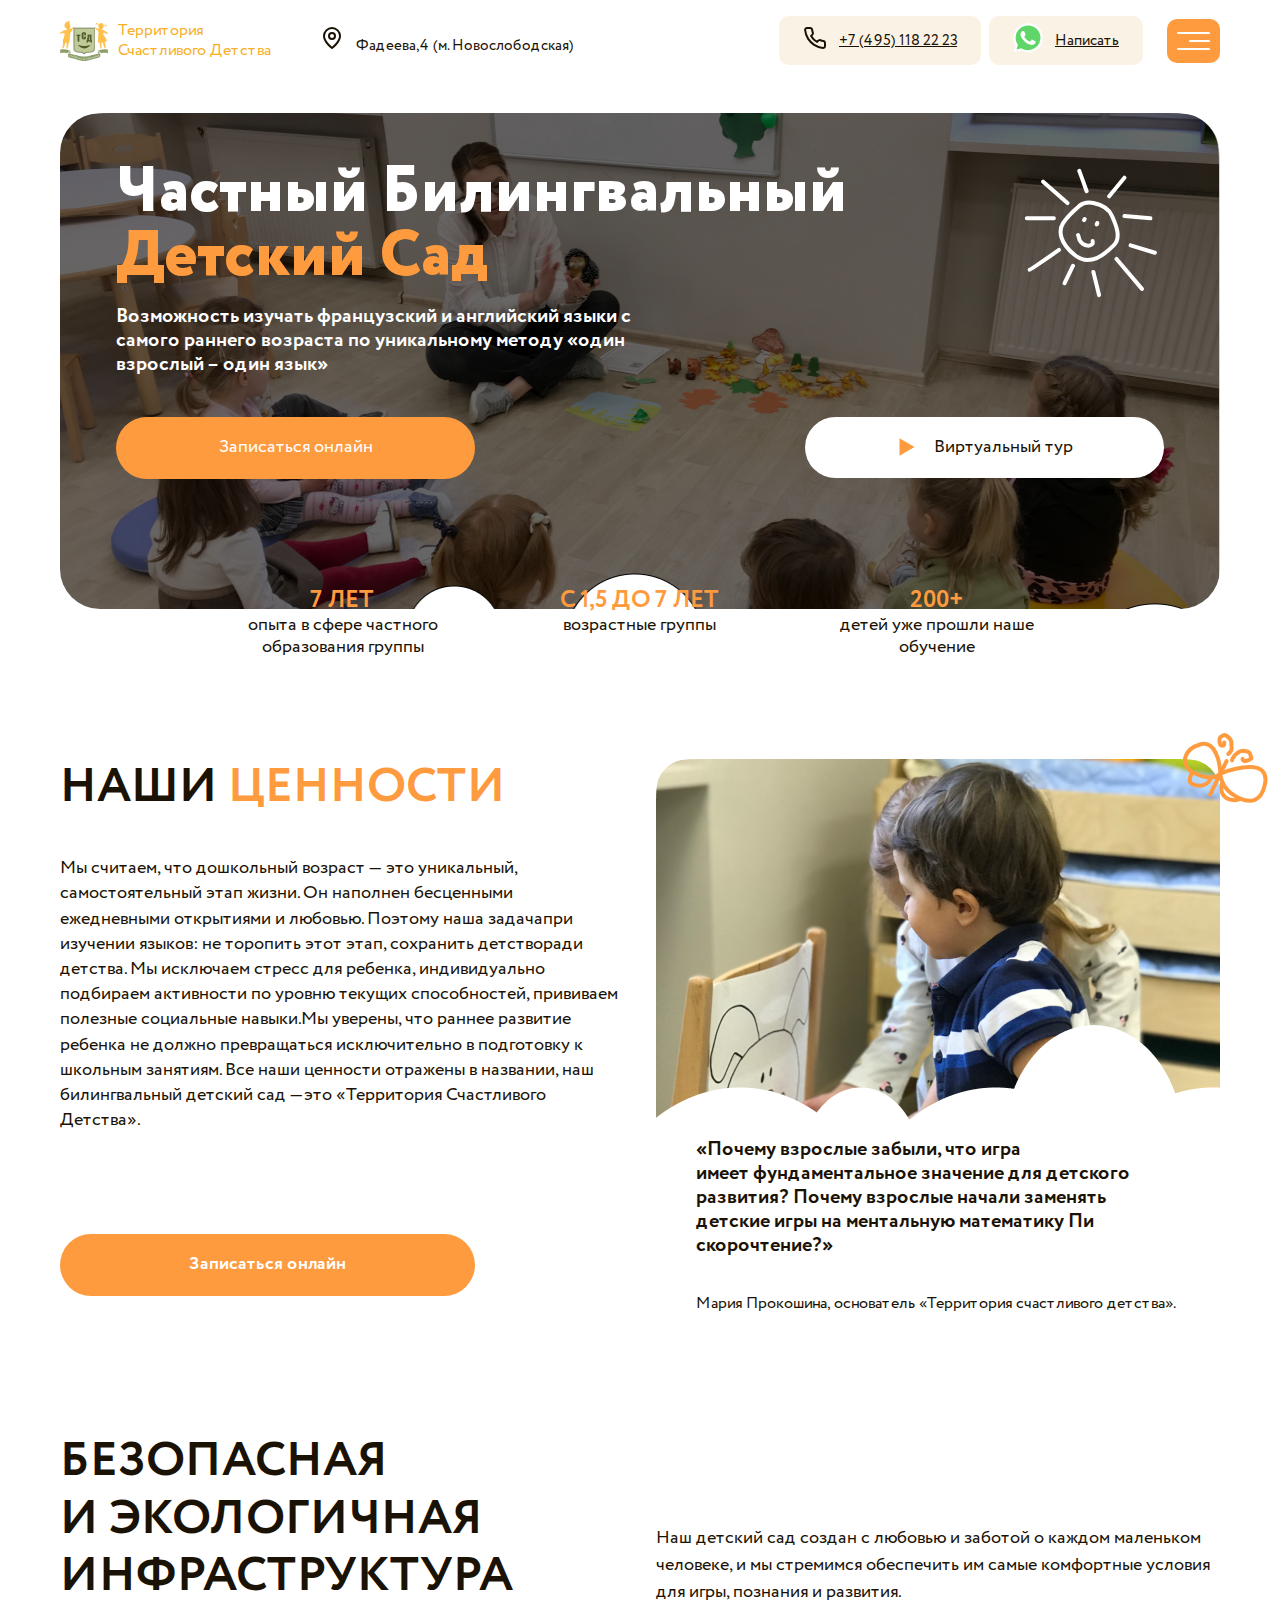
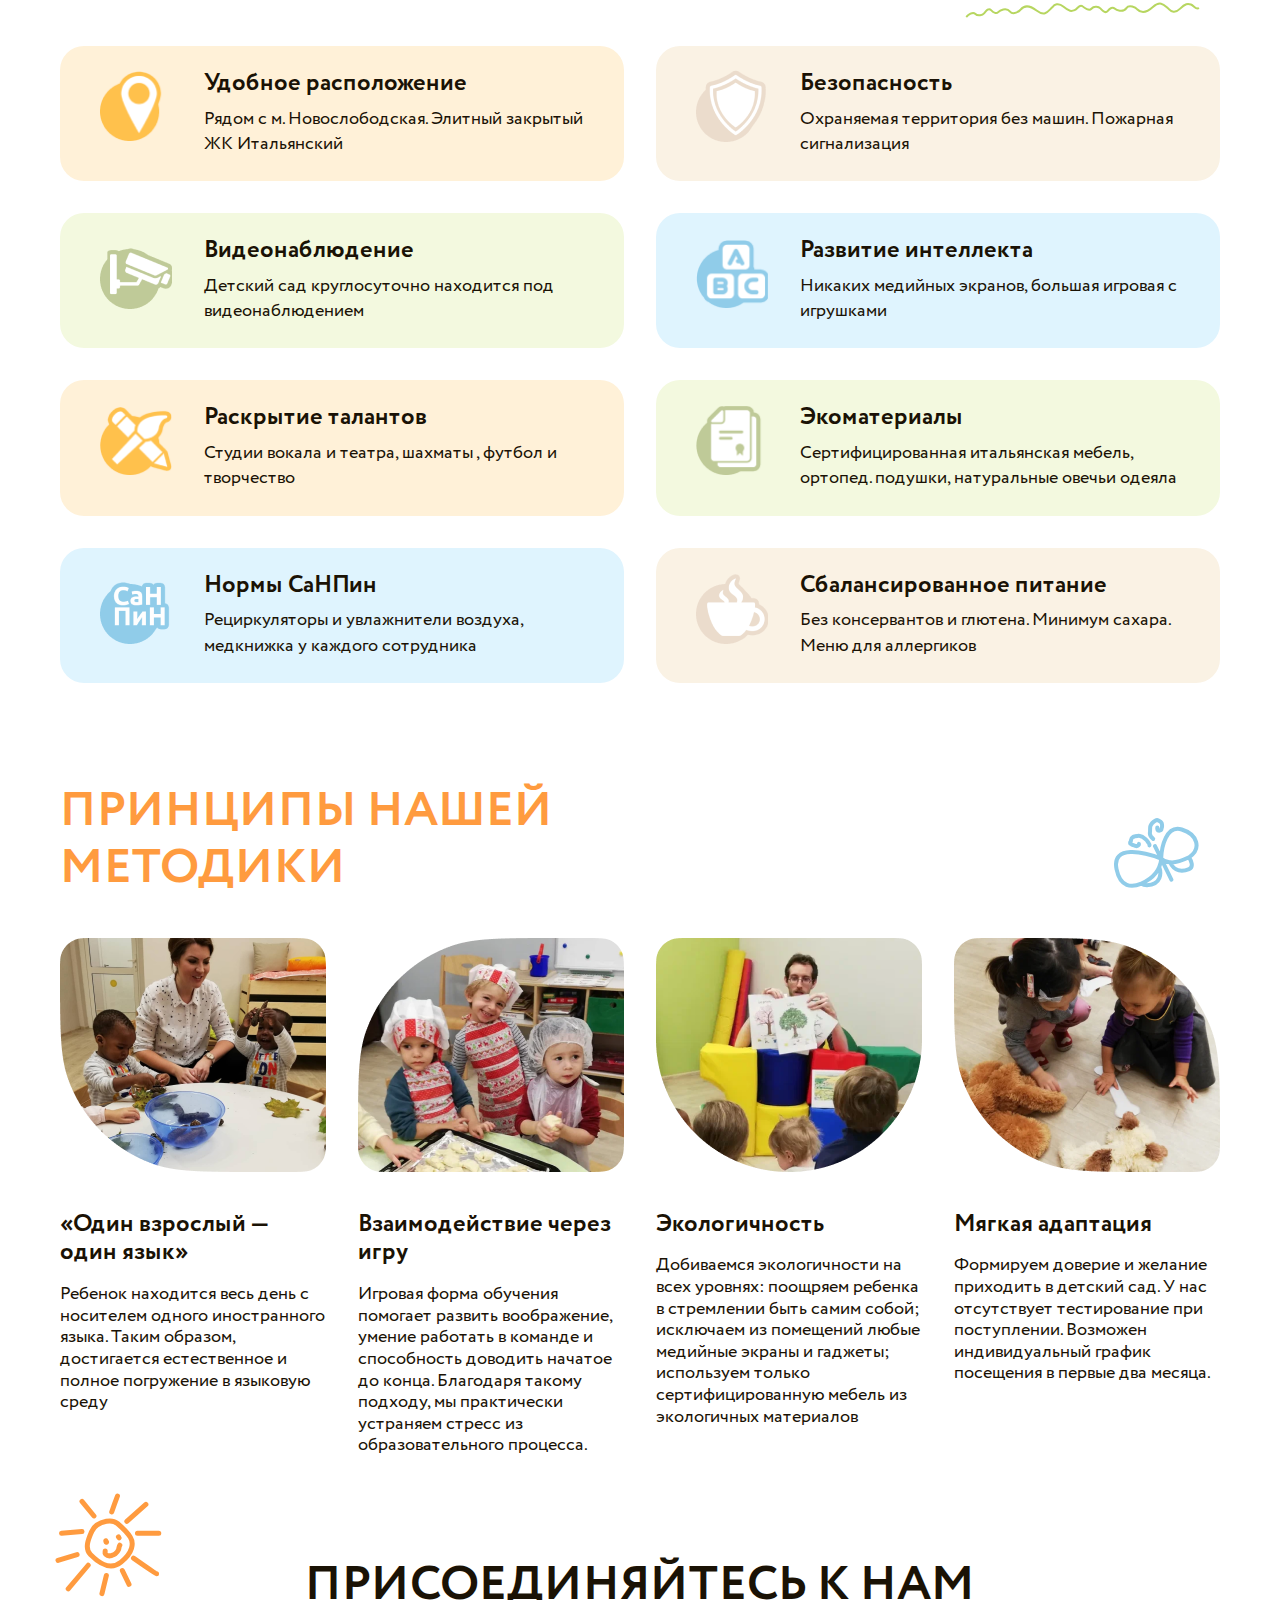
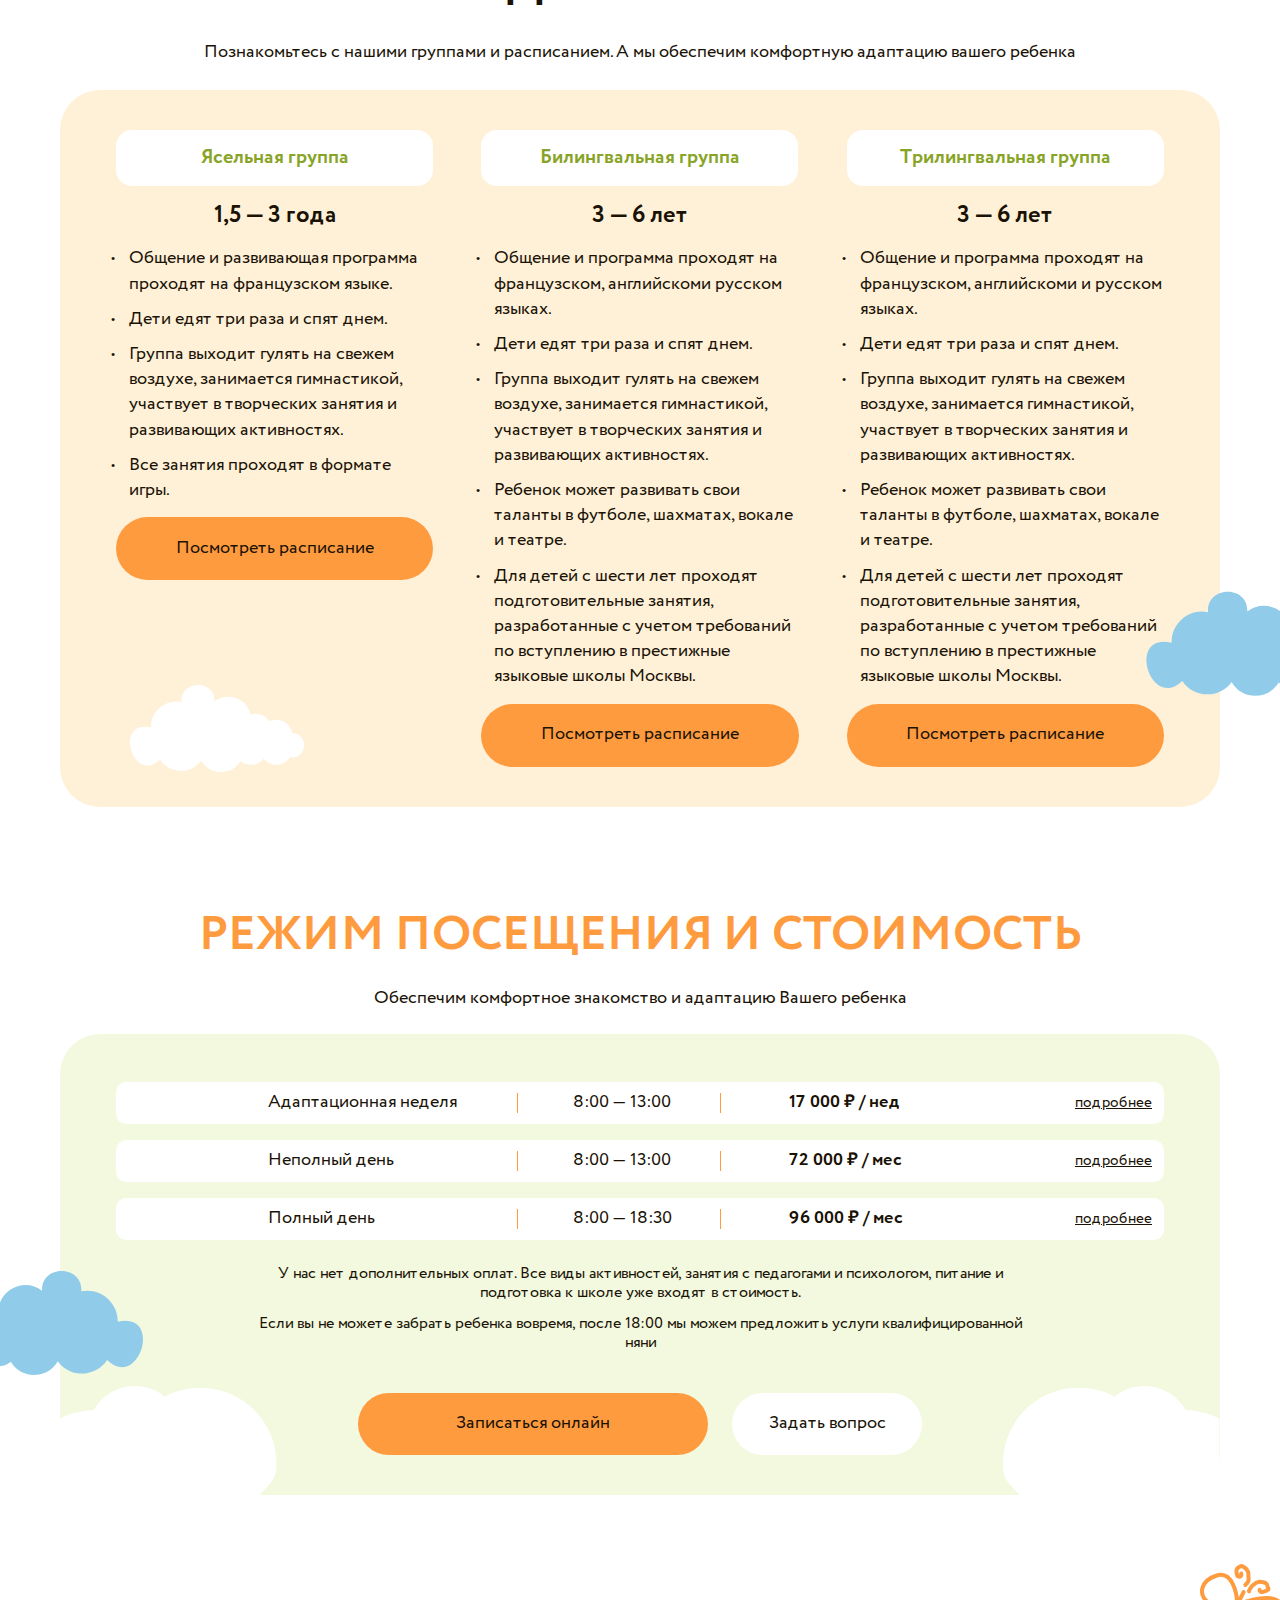
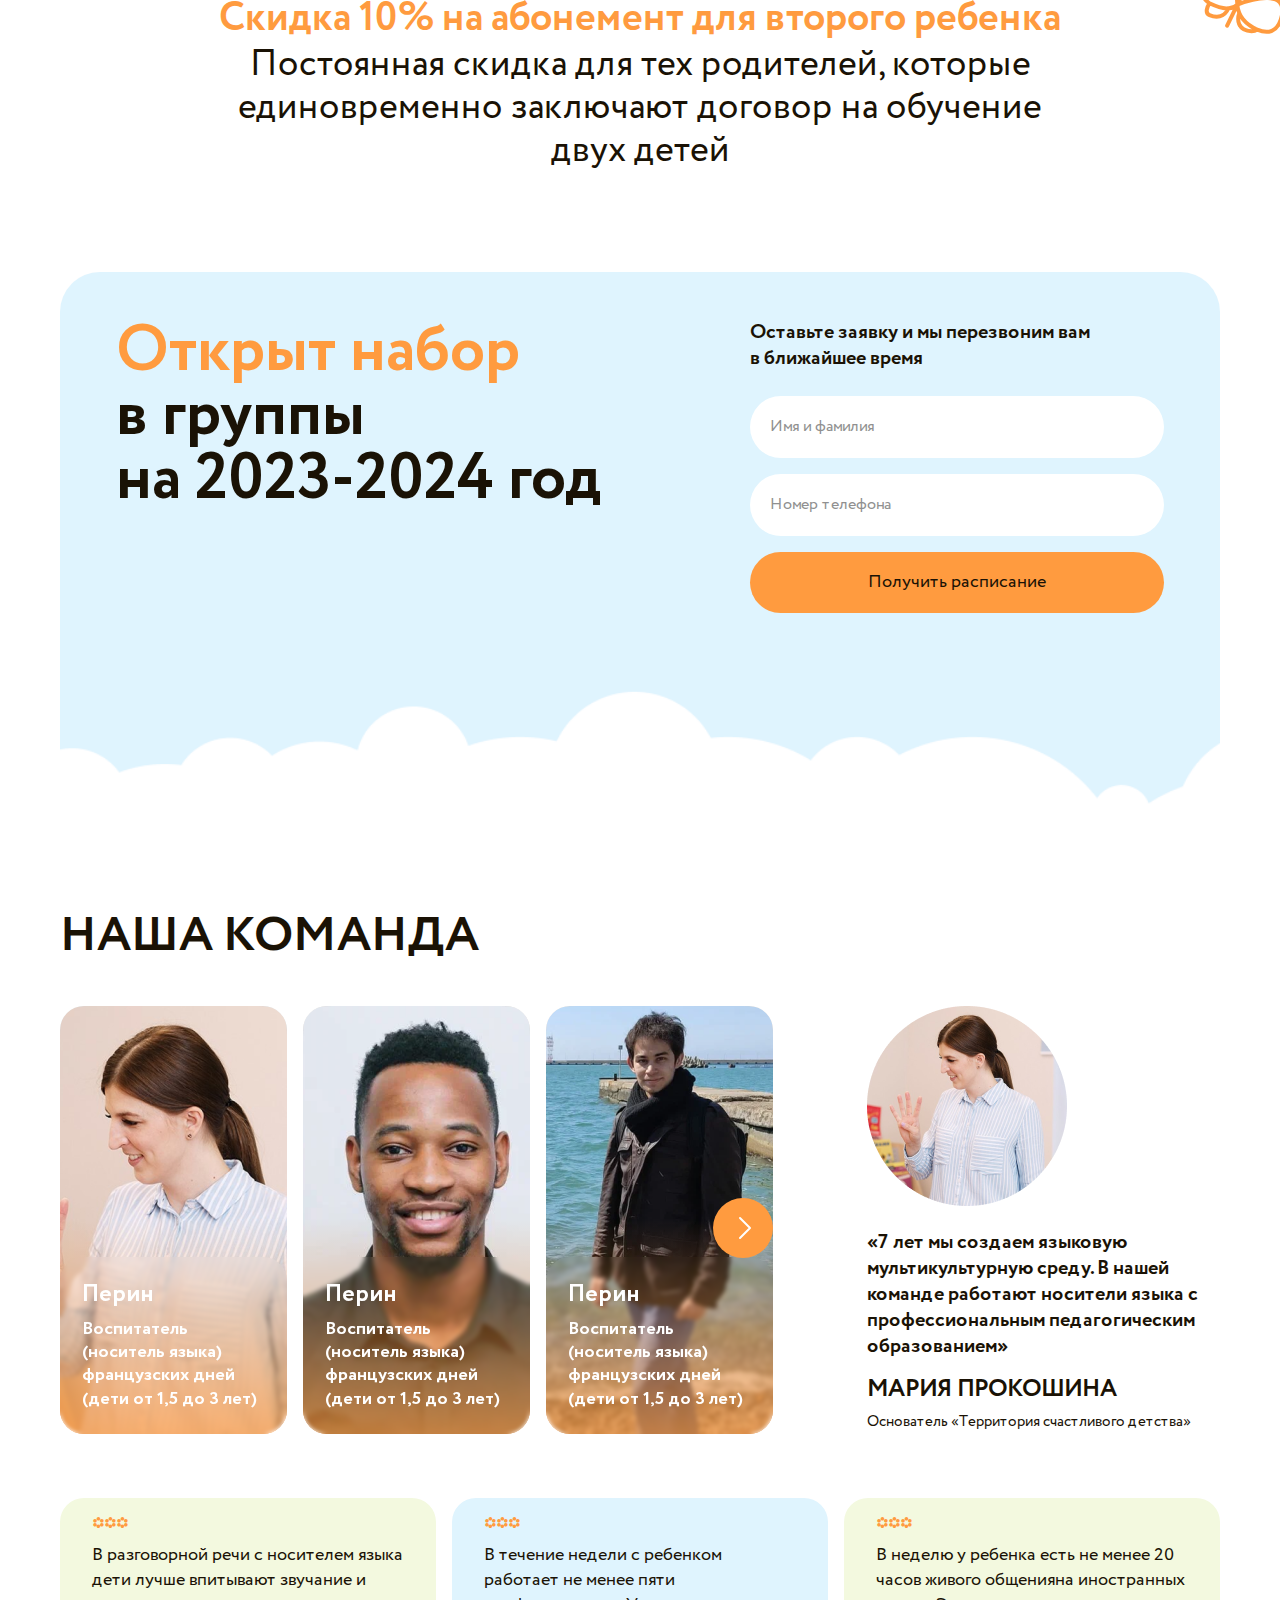
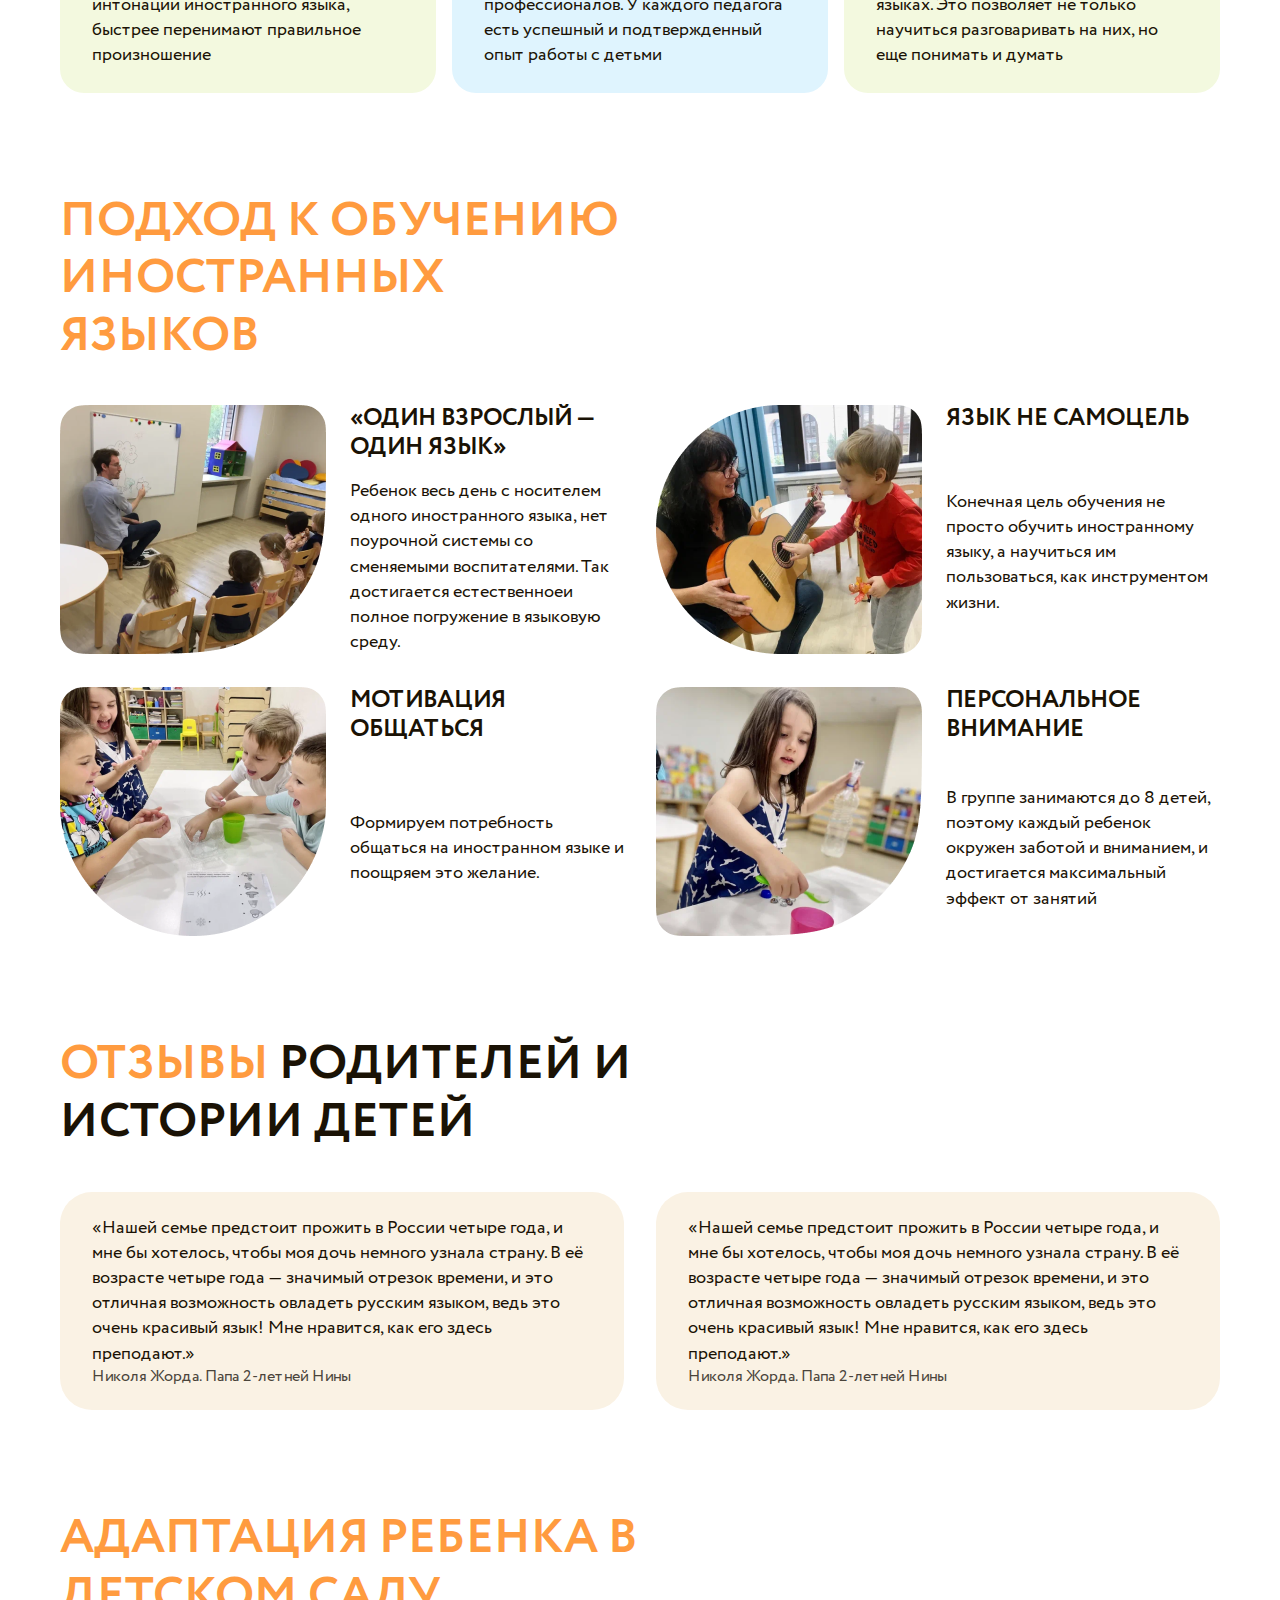
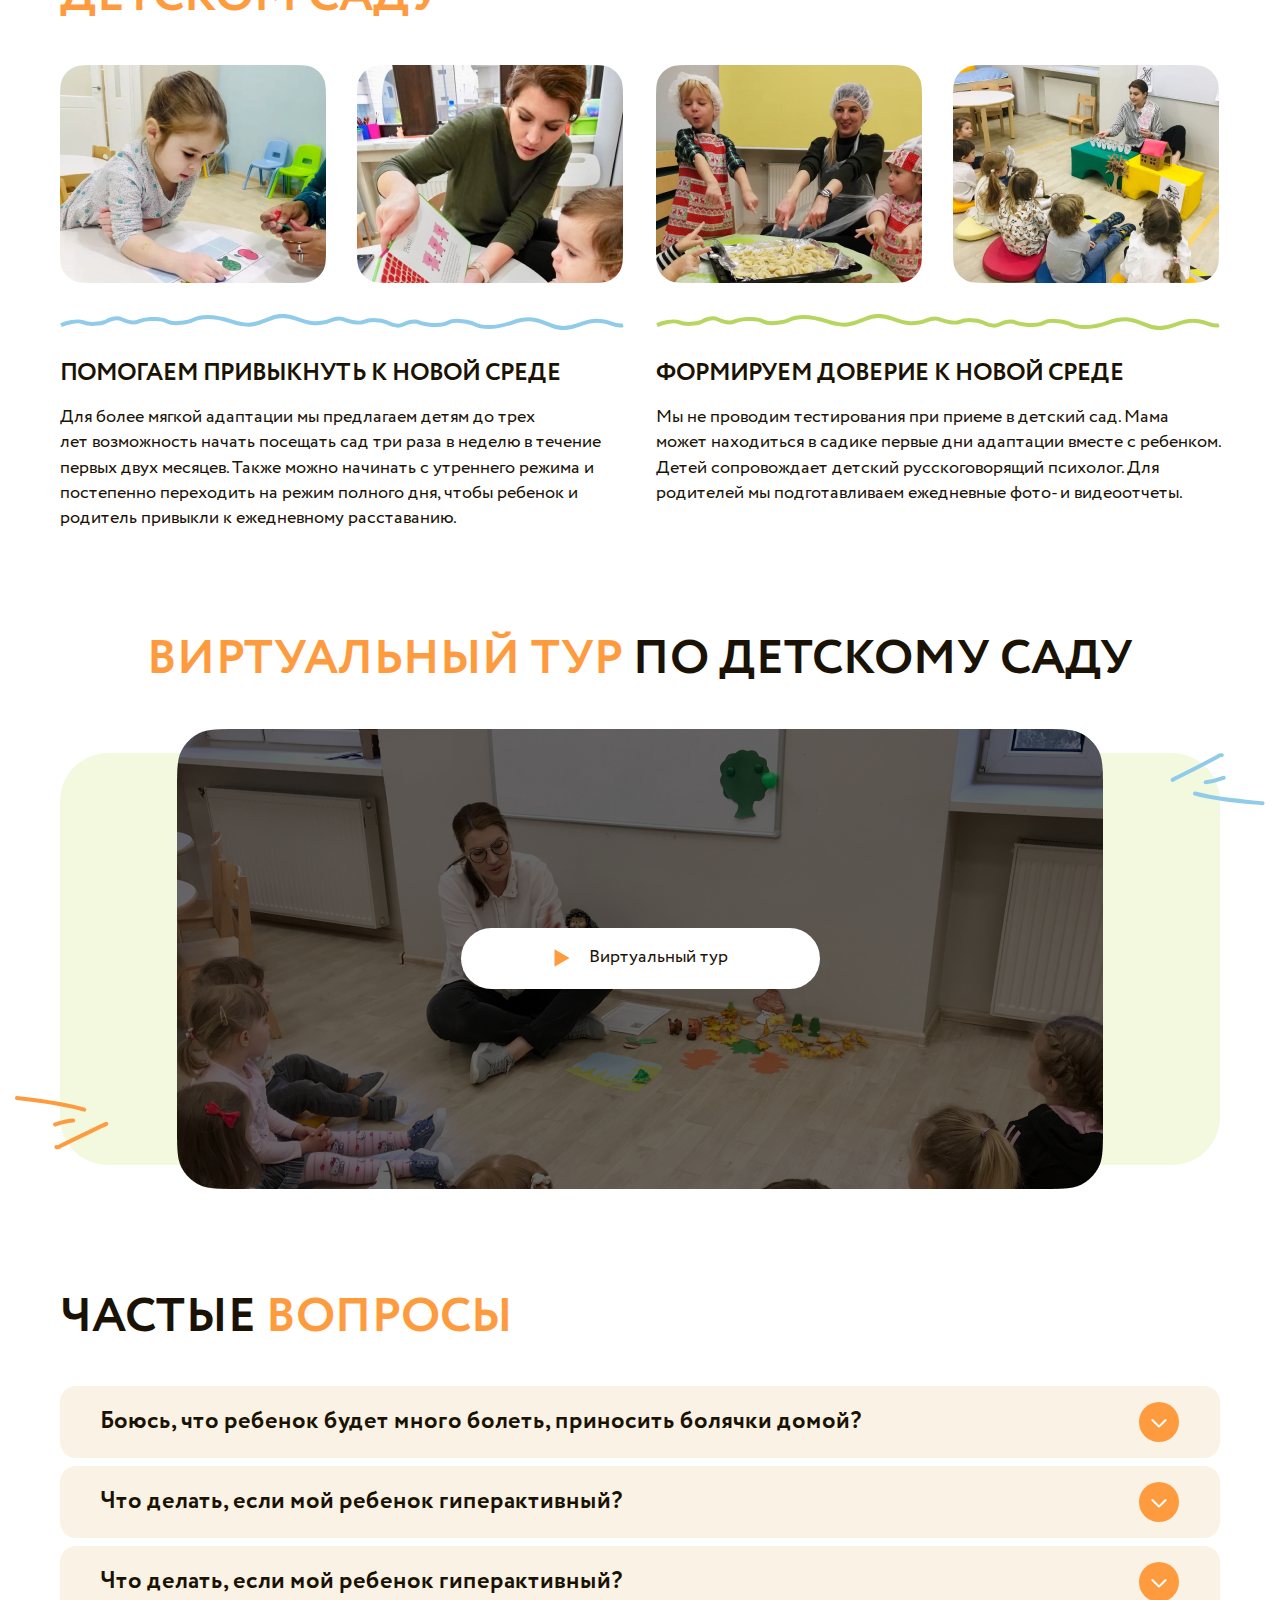
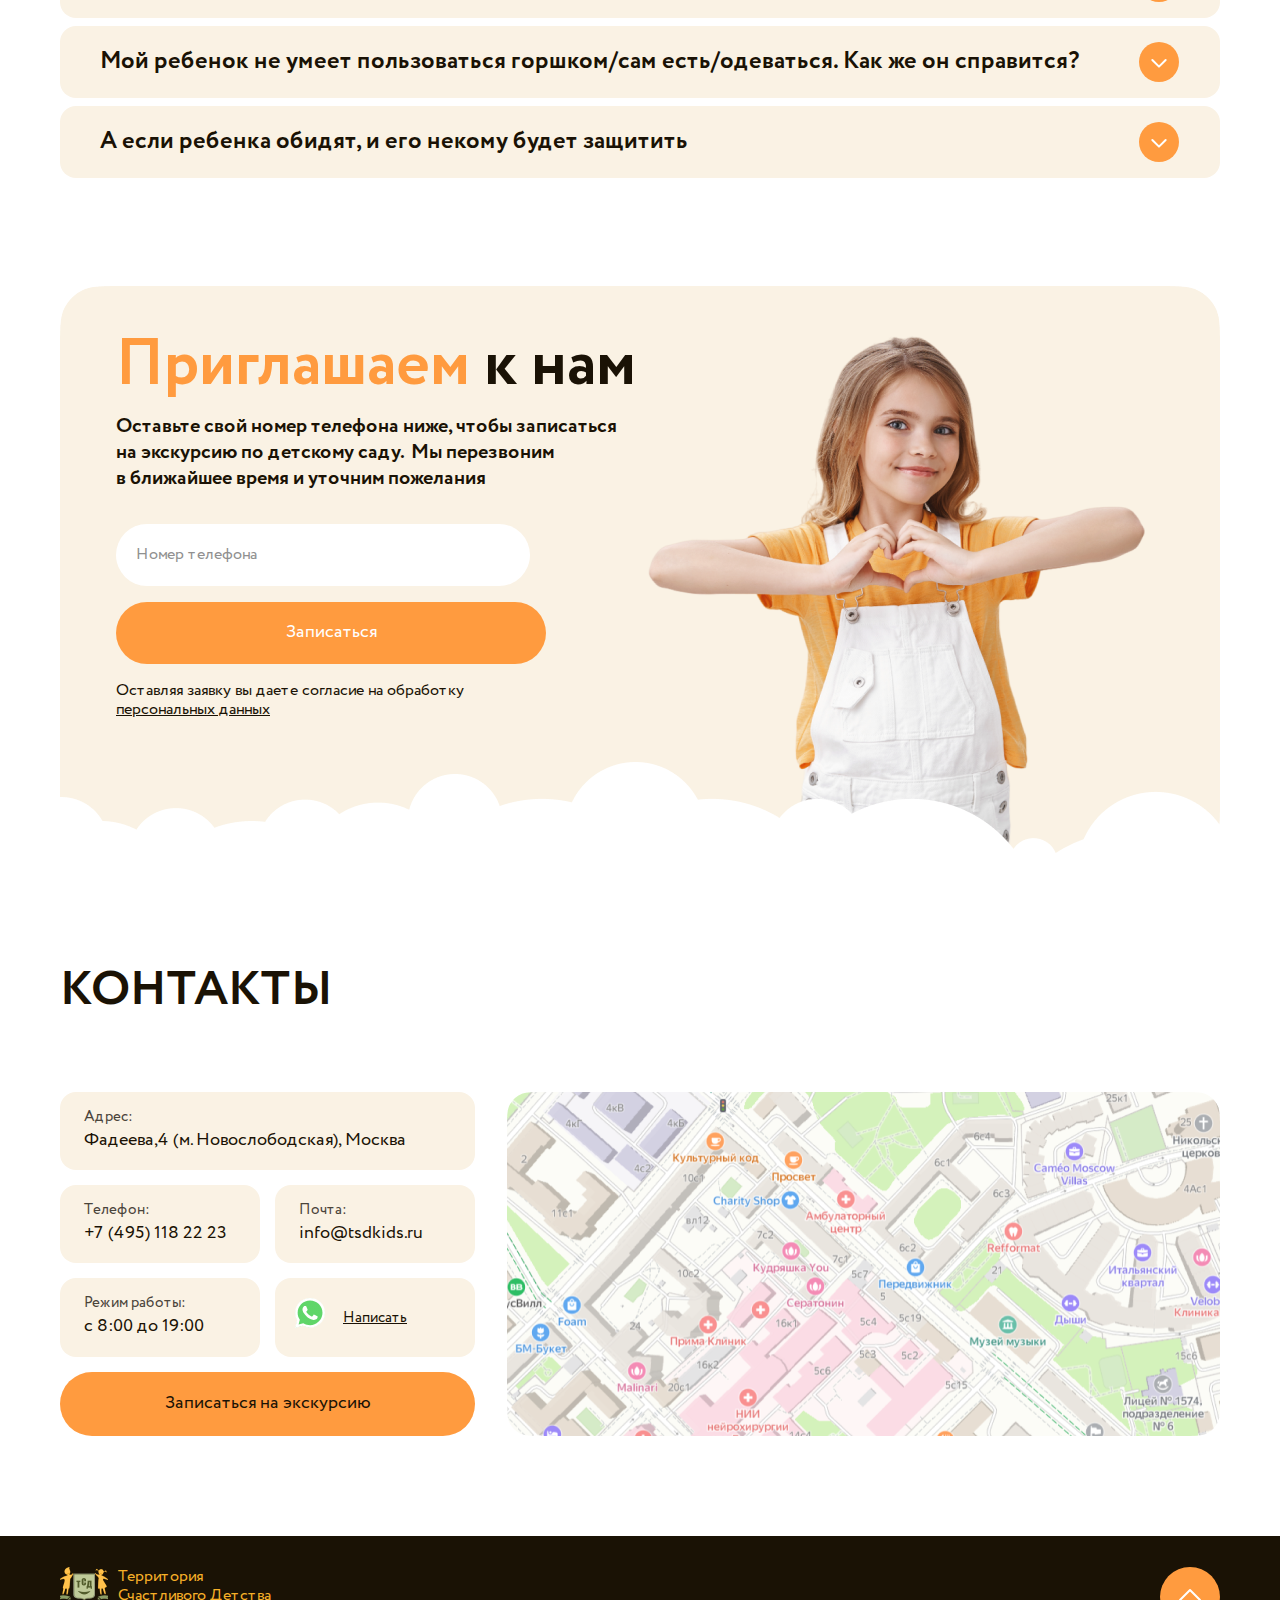
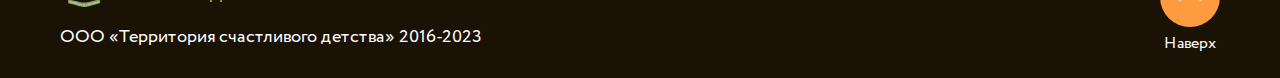
==== index.html @ a29a9322 "without adaptive" ====
<!DOCTYPE html>
<html lang="ru">

<head>
  <meta charset="UTF-8">
  <meta name="viewport" content="width=device-width, initial-scale=1.0">
  <title>ТСД</title>
  <link rel="stylesheet" href="https://cdn.jsdelivr.net/npm/swiper@10/swiper-bundle.min.css" />
  <link rel="stylesheet" href="css/reset.css">
  <link rel="stylesheet" href="css/style.css">
</head>

<body>
  <div class="wrapper">
    <header class="header">
      <div class="container">
        <div class="header__inner">
          <div class="header__boxname">
            <img src="images/header-icon.png" alt="иконка детского сада под названием 'территория счасливого детства'"
              class="tsd-icon">
            <h1 class="header__title">Территория Счастливого Детства</h1>
            <address class="header__address">Фадеева,4 (м. Новослободская)</address>
          </div>
          <div class="header__info">
            <a href="tel:+74951182223" class="header__tel">+7 (495) 118 22 23</a>
            <a href="#" class="header__soc">Написать</a>
            <nav class="header__menu">
              <button class="header__menu-btn">
                <span class="header__menu-btn--long"></span>
                <span class="header__menu-btn--short"></span>
                <span class="header__menu-btn--long"></span>
              </button>
              <ul class="header__menu-list">
                <li class="header__menu-item"><a href="#values">Наши ценности</a></li>
                <li class="header__menu-item"><a href="#infrastructure">Безопасная и экологичная инфраструктура</a></li>
                <li class="header__menu-item"><a href="#methodology">Принципы нашей методики</a></li>
                <li class="header__menu-item"><a href="#join">Присоединяйся к нам</a></li>
                <li class="header__menu-item"><a href="#price">Режим посещения и стоимость</a></li>
                <li class="header__menu-item"><a href="#discount">Скидка 10% на абонемент для второго ребенка</a></li>
                <li class="header__menu-item"><a href="#set">Открыт набор в группы на 2023-2024 год</a></li>
                <li class="header__menu-item"><a href="#team">Наша команда</a></li>
                <li class="header__menu-item"><a href="#languages">Подход к обучению иностранных языков</a></li>
                <li class="header__menu-item"><a href="#reviews">Отзывы родителей и истории детей</a></li>
                <li class="header__menu-item"><a href="#adaptation">Адаптация ребенка в детском саду</a></li>
                <li class="header__menu-item"><a href="#tour">Виртуальный тур по детскому саду</a></li>
                <li class="header__menu-item"><a href="#questions">Частые вопросы</a></li>
                <li class="header__menu-item"><a href="#contacts">Контакты</a></li>
              </ul>
            </nav>
          </div>
        </div>
      </div>
    </header>
    <main class="main">
      <section class="promo">
        <div class="container">
          <div class="promo__inner">
            <h2 class="promo__title">Частный Билингвальный <span>Детский Сад</span></h2>
            <p class="promo__text">Возможность изучать французский и английский языки с самого раннего возраста по
              уникальному методу «один взрослый – один язык»</p>
            <img src="images/promo-sun.svg" alt="" class="promo__top-icon">
            <div class="promo__box-link">
              <a href="#" class="promo__sign-up-link">Записаться онлайн</a>
              <a href="#" class="promo__virtual-tour-link">Виртуальный тур</a>
            </div>
            <dl class="promo__list">
              <div>
                <dt>7 лет</dt>
                <dd>опыта в сфере частного образования группы</dd>
              </div>
              <div>
                <dt>с 1,5 до 7 лет</dt>
                <dd>возрастные группы</dd>
              </div>
              <div>
                <dt>200+</dt>
                <dd>детей уже прошли наше обучение</dd>
              </div>
            </dl>
          </div>
        </div>
      </section>
      <section class="values" id="values">
        <div class="container">
          <div class="values__inner">
            <div class="values__descr">
              <h3 class="values__descr-title section-title">НАШИ <span>ЦЕННОСТИ</span></h3>
              <p class="values__descr-text">Мы считаем, что дошкольный возраст — это уникальный, самостоятельный этап
                жизни. Он наполнен бесценными ежедневными открытиями и любовью. Поэтому наша задачапри изучении языков:
                не торопить этот этап, сохранить детстворади детства. Мы исключаем стресс для ребенка, индивидуально
                подбираем активности по уровню текущих способностей, прививаем полезные социальные навыки.Мы уверены,
                что раннее развитие ребенка не должно превращаться исключительно в подготовку к школьным занятиям. Все
                наши ценности отражены в названии, наш билингвальный детский сад —это «Территория Счастливого Детства».
              </p>
              <a href="#" class="values__descr-link">Записаться онлайн</a>
            </div>
            <div class="values__question">
              <img src="images/question-top-icon.svg" alt="" class="values__question-top-icon">
              <img src="images/values-img-2.png" alt="" class="values__question-img">
              <h4 class="values__question-title">«Почему взрослые забыли, что игра имеет фундаментальное значение для
                детского развития? Почему взрослые начали заменять детские игры на ментальную математику Пи
                скорочтение?»</h4>
              <p class="values__question-text">Мария Прокошина, основатель «Территория счастливого детства».</p>
            </div>
          </div>
        </div>
      </section>
      <section class="infrastructure" id="infrastructure">
        <div class="container">
          <div class="infrastructure__inner">
            <h3 class="infrastructure__title section-title">Безопасная и экологичная инфраструктура</h3>
            <p class="infrastructure__subtitle">Наш детский сад создан с любовью и заботой о каждом маленьком человеке,
              и мы стремимся обеспечить им самые комфортные условия для игры, познания и развития.
              <img src="images/infrastructure-line.svg" alt="" class="infrastructure__icon">
            </p>

            <ul class="infrastructure__list">
              <li class="infrastructure__list-item">
                <img src="images/infrastructure-1.png" alt="" class="infrastructure__list-icon">
                <h4 class="infrastructure__list-title">Удобное расположение</h4>
                <p class="infrastructure__list-text">Рядом с м. Новослободская. Элитный закрытый ЖК Итальянский</p>
              </li>
              <li class="infrastructure__list-item">
                <img src="images/infrastructure-2.png" alt="" class="infrastructure__list-icon">
                <h4 class="infrastructure__list-title">Безопасность</h4>
                <p class="infrastructure__list-text">Охраняемая территория без машин. Пожарная сигнализация</p>
              </li>
              <li class="infrastructure__list-item">
                <img src="images/infrastructure-3.png" alt="" class="infrastructure__list-icon">
                <h4 class="infrastructure__list-title">Видеонаблюдение</h4>
                <p class="infrastructure__list-text">Детский сад круглосуточно находится под видеонаблюдением</p>
              </li>
              <li class="infrastructure__list-item">
                <img src="images/infrastructure-4.png" alt="" class="infrastructure__list-icon">
                <h4 class="infrastructure__list-title">Развитие интеллекта</h4>
                <p class="infrastructure__list-text">Никаких медийных экранов, большая игровая с игрушками</p>
              </li>
              <li class="infrastructure__list-item">
                <img src="images/infrastructure-5.png" alt="" class="infrastructure__list-icon">
                <h4 class="infrastructure__list-title">Раскрытие талантов</h4>
                <p class="infrastructure__list-text">Студии вокала и театра, шахматы , футбол и творчество</p>
              </li>
              <li class="infrastructure__list-item">
                <img src="images/infrastructure-6.png" alt="" class="infrastructure__list-icon">
                <h4 class="infrastructure__list-title">Экоматериалы</h4>
                <p class="infrastructure__list-text">Сертифицированная итальянская мебель, ортопед. подушки, натуральные
                  овечьи одеяла</p>
              </li>
              <li class="infrastructure__list-item">
                <img src="images/infrastructure-7.png" alt="" class="infrastructure__list-icon">
                <h4 class="infrastructure__list-title">Нормы СаНПин</h4>
                <p class="infrastructure__list-text">Рециркуляторы и увлажнители воздуха, медкнижка у каждого сотрудника
                </p>
              </li>
              <li class="infrastructure__list-item">
                <img src="images/infrastructure-8.png" alt="" class="infrastructure__list-icon">
                <h4 class="infrastructure__list-title">Сбалансированное питание</h4>
                <p class="infrastructure__list-text">Без консервантов и глютена. Минимум сахара. Меню для аллергиков</p>
              </li>
            </ul>
          </div>
        </div>
      </section>
      <section class="methodology" id="methodology">
        <div class="container">
          <div class="methodology__inner">
            <h3 class="methodology__title section-title">Принципы нашей методики</h3>
            <img src="images/methodology-icon.svg" alt="" class="methodology__icon">
            <ul class="methodology__list">
              <li class="methodology__list-item">
                <img src="images/methodology-1.png" alt="" class="methodology__list-img">
                <h4 class="methodology__list-title">«Один взрослый — один язык»</h4>
                <p class="methodology__list-text">Ребенок находится весь день с носителем одного иностранного языка.
                  Таким образом, достигается естественное и полное погружение в языковую среду</p>
              </li>
              <li class="methodology__list-item">
                <img src="images/methodology-2.png" alt="" class="methodology__list-img">
                <h4 class="methodology__list-title">Взаимодействие через игру</h4>
                <p class="methodology__list-text">Игровая форма обучения помогает развить воображение, умение работать в
                  команде и способность доводить начатое до конца. Благодаря такому подходу, мы практически устраняем
                  стресс из образовательного процесса. </p>
              </li>
              <li class="methodology__list-item">
                <img src="images/methodology-3.png" alt="" class="methodology__list-img">
                <h4 class="methodology__list-title">Экологичность</h4>
                <p class="methodology__list-text">Добиваемся экологичности на всех уровнях: поощряем ребенка в
                  стремлении быть самим собой; исключаем из помещений любые медийные экраны и гаджеты; используем только
                  сертифицированную мебель из экологичных материалов</p>
              </li>
              <li class="methodology__list-item">
                <img src="images/methodology-4.png" alt="" class="methodology__list-img">
                <h4 class="methodology__list-title">Мягкая адаптация</h4>
                <p class="methodology__list-text">Формируем доверие и желание приходить в детский сад. У нас отсутствует
                  тестирование при поступлении. Возможен индивидуальный график посещения в первые два месяца.</p>
              </li>
            </ul>
            <img src="images/methodology-5.svg" alt="" class="methodology__bottom-icon">
          </div>
        </div>
      </section>
      <section class="join" id="join">
        <div class="container">
          <div class="join__inner">
            <h3 class="join__title section-title">Присоединяйтесь к нам</h3>
            <p class="join__text">Познакомьтесь с нашими группами и расписанием. А мы обеспечим комфортную адаптацию
              вашего ребенка</p>
            <ul class="join__list">
              <li class="join__list-item">
                <h4 class="join__list-title">Ясельная группа</h4>
                <p class="join__list-age">1,5 — 3 года</p>
                <ul class="join__descr">
                  <li class="join__descr-item">Общение и развивающая программа проходят на французском языке.</li>
                  <li class="join__descr-item">Дети едят три раза и спят днем.</li>
                  <li class="join__descr-item">Группа выходит гулять на свежем воздухе, занимается гимнастикой,
                    участвует в творческих занятия и развивающих активностях.</li>
                  <li class="join__descr-item">Все занятия проходят в формате игры.</li>
                </ul>
                <a href="" class="join__list-btn">Посмотреть расписание</a>
              </li>
              <li class="join__list-item">
                <h4 class="join__list-title">Билингвальная группа</h4>
                <p class="join__list-age">3 — 6 лет</p>
                <ul class="join__descr">
                  <li class="join__descr-item">Общение и программа проходят на французском, английскоми русском языках.
                  </li>
                  <li class="join__descr-item">Дети едят три раза и спят днем.</li>
                  <li class="join__descr-item">Группа выходит гулять на свежем воздухе, занимается гимнастикой,
                    участвует в творческих занятия и развивающих активностях.</li>
                  <li class="join__descr-item">Ребенок может развивать свои таланты в футболе, шахматах, вокале и
                    театре.</li>
                  <li class="join__descr-item">Для детей с шести лет проходят подготовительные занятия, разработанные с
                    учетом требований по вступлению в престижные языковые школы Москвы.</li>
                </ul>
                <a href="" class="join__list-btn">Посмотреть расписание</a>
              </li>
              <li class="join__list-item">
                <h4 class="join__list-title">Трилингвальная группа</h4>
                <p class="join__list-age">3 — 6 лет</p>
                <ul class="join__descr">
                  <li class="join__descr-item">Общение и программа проходят на французском, английскоми и русском
                    языках.</li>
                  <li class="join__descr-item">Дети едят три раза и спят днем.</li>
                  <li class="join__descr-item">Группа выходит гулять на свежем воздухе, занимается гимнастикой,
                    участвует в творческих занятия и развивающих активностях.</li>
                  <li class="join__descr-item">Ребенок может развивать свои таланты в футболе, шахматах, вокале и
                    театре.</li>
                  <li class="join__descr-item">Для детей с шести лет проходят подготовительные занятия, разработанные с
                    учетом требований по вступлению в престижные языковые школы Москвы.</li>
                </ul>
                <a href="" class="join__list-btn">Посмотреть расписание</a>
              </li>
            </ul>
            <img src="images/join-1.svg" alt="" class="join__icon-left">
            <img src="images/join-2.svg" alt="" class="join__icon-right">
          </div>
        </div>
      </section>
      <section class="price" id="price">
        <div class="container">
          <div class="price__inner">
            <h3 class="price__title section-title">
              Режим посещения и стоимость
            </h3>
            <p class="price__text">Обеспечим комфортное знакомство и адаптацию Вашего ребенка</p>
            <div class="price__box">
              <ul class="price__list">
                <li class="price__list-item">
                  <p class="price__list-title">Адаптационная неделя</p>
                  <img src="images/price-line.png" alt="" class="price__list-line">
                  <p class="price__list-time">8:00 — 13:00</p>
                  <img src="images/price-line.png" alt="" class="price__list-line">
                  <p class="price__list-cost">17 000 ₽ / нед</p>
                  <a href="#" class="price__list-link">подробнее</a>
                </li>
                <li class="price__list-item">
                  <p class="price__list-title">Неполный день</p>
                  <img src="images/price-line.png" alt="" class="price__list-line">
                  <p class="price__list-time">8:00 — 13:00</p>
                  <img src="images/price-line.png" alt="" class="price__list-line">
                  <p class="price__list-cost">72 000 ₽ / мес</p>
                  <a href="#" class="price__list-link">подробнее</a>
                </li>
                <li class="price__list-item">
                  <p class="price__list-title">Полный день</p>
                  <img src="images/price-line.png" alt="" class="price__list-line">
                  <p class="price__list-time">8:00 — 18:30</p>
                  <img src="images/price-line.png" alt="" class="price__list-line">
                  <p class="price__list-cost">96 000 ₽ / мес</p>
                  <a href="#" class="price__list-link">подробнее</a>
                </li>
              </ul>
              <div class="price__descr">
                <p class="price__descr-text">У нас нет дополнительных оплат. Все виды активностей, занятия с педагогами
                  и
                  психологом, питание и подготовка к школе уже входят в стоимость.</p>
                <p class="price__descr-text">Если вы не можете забрать ребенка вовремя, после 18:00 мы можем предложить
                  услуги
                  квалифицированной няни</p>
              </div>
              <div class="price__links">
                <a href="" class="price__online-btn">Записаться онлайн</a>
                <a href="" class="price__question-btn">Задать вопрос</a>
              </div>
              <div>
                <img src="images/price-1.svg" alt="" class="price__cloud-img">
                <img src="images/price-2.svg" alt="" class="price__cloud-part-1">
                <img src="images/price-3.svg" alt="" class="price__cloud-part-2">
              </div>
            </div>
          </div>
        </div>
      </section>
      <section class="discount" id="discount">
        <div class="container">
          <div class="discount__inner">
            <h3 class="discount__title">Скидка 10% на абонемент для второго ребенка</h3>
            <p class="discount__text">Постоянная скидка для тех родителей, которые единовременно заключают договор на
              обучение двух детей</p>
            <img src="images/discount-img.svg" alt="" class="discount__img">
          </div>
        </div>
      </section>
      <section class="set" id="set">
        <div class="container">
          <div class="set__inner">
            <h3 class="set__title">
              <span>Открыт набор<br></span> в группы<br> на 2023-2024 год
            </h3>
            <div class="set__box">
              <p class="set__box-text">Оставьте заявку и мы перезвоним вам в ближайшее время</p>
              <form class="set__form">
                <input type="text" class="set__form-input" placeholder="Имя и фамилия">
                <input type="tel" class="set__form-input" placeholder="Номер телефона">
                <button class="set__form-btn" type="submit">Получить расписание</button>
              </form>
            </div>
          </div>
        </div>
      </section>
      <section class="team" id="team">
        <div class="container">
          <div class="team__inner">
            <h3 class="team__title section-title">наша команда</h3>
            <div class="swiper">
              <div class="swiper-wrapper">
                <div class="swiper-slide">
                  <div class="team__card team__card-1">
                    <div class="team__card-blur">
                      <p class="team__card-name">Перин</p>
                      <p class="team__card-text">Воспитатель (носитель языка) французских дней (дети от 1,5 до 3 лет)
                      </p>
                    </div>
                  </div>
                </div>
                <div class="swiper-slide">
                  <div class="team__card team__card-2">
                    <div class="team__card-blur">
                      <p class="team__card-name">Перин</p>
                      <p class="team__card-text">Воспитатель (носитель языка) французских дней (дети от 1,5 до 3 лет)
                      </p>
                    </div>
                  </div>
                </div>
                <div class="swiper-slide">
                  <div class="team__card team__card-3">
                    <div class="team__card-blur">
                      <p class="team__card-name">Перин</p>
                      <p class="team__card-text">Воспитатель (носитель языка) французских дней (дети от 1,5 до 3 лет)
                      </p>
                    </div>
                  </div>
                </div>
                <div class="swiper-slide">
                  <div class="team__card team__card-1">
                    <div class="team__card-blur">
                      <p class="team__card-name">Перин</p>
                      <p class="team__card-text">Воспитатель (носитель языка) французских дней (дети от 1,5 до 3 лет)
                      </p>
                    </div>
                  </div>
                </div>
                <div class="swiper-slide">
                  <div class="team__card team__card-2">
                    <div class="team__card-blur">
                      <p class="team__card-name">Перин</p>
                      <p class="team__card-text">Воспитатель (носитель языка) французских дней (дети от 1,5 до 3 лет)
                      </p>
                    </div>
                  </div>
                </div>
                <div class="swiper-slide">
                  <div class="team__card team__card-3">
                    <div class="team__card-blur">
                      <p class="team__card-name">Перин</p>
                      <p class="team__card-text">Воспитатель (носитель языка) французских дней (дети от 1,5 до 3 лет)
                      </p>
                    </div>
                  </div>
                </div>
              </div>
              <div class="swiper-button-prev"></div>
              <div class="swiper-button-next"></div>
            </div>
            <div class="team__interview">
              <img src="images/interview-img.png" alt="" class="team__interview-img">
              <blockquote class="team__interview-quote">
                «7 лет мы создаем языковую мультикультурную среду. В нашей команде работают носители языка с
                профессиональным педагогическим образованием»
              </blockquote>
              <p class="team__interview-name">Мария Прокошина</p>
              <p class="team__interview-text">Основатель «Территория счастливого детства»</p>
            </div>
            <ul class="team__descr">
              <li class="team__descr-item">
                <p class="team__descr-star">***</p>
                <p class="team__descr-text">В разговорной речи с носителем языка дети лучше впитывают звучание и
                  интонации иностранного языка, быстрее перенимают правильное произношение</p>
              </li>
              <li class="team__descr-item">
                <p class="team__descr-star">***</p>
                <p class="team__descr-text">В течение недели с ребенком работает не менее пяти профессионалов. У каждого
                  педагога есть успешный и подтвержденный опыт работы с детьми</p>
              </li>
              <li class="team__descr-item">
                <p class="team__descr-star">***</p>
                <p class="team__descr-text">В неделю у ребенка есть не менее 20 часов живого общенияна иностранных
                  языках. Это позволяет не только научиться разговаривать на них, но еще понимать и думать</p>
              </li>
            </ul>
          </div>
        </div>
      </section>
      <section class="languages" id="languages">
        <div class="container">
          <div class="languages__inner">
            <h3 class="languages__title">Подход к обучению иностранных языков</h3>
            <ul class="languages__list">
              <li class="languages__item">
                <img src="images/lang-1.png" alt="" class="languages__item-img">
                <h4 class="languages__item-title">«Один взрослый — один язык»</h4>
                <p class="languages__item-text">Ребенок весь день с носителем одного иностранного языка, нет поурочной
                  системы со сменяемыми воспитателями. Так достигается естественноеи полное погружение в языковую среду.
                </p>
              </li>
              <li class="languages__item">
                <img src="images/lang-2.png" alt="" class="languages__item-img">
                <h4 class="languages__item-title">Язык не самоцель</h4>
                <p class="languages__item-text">Конечная цель обучения не просто обучить иностранному языку, а научиться
                  им пользоваться, как инструментом жизни.</p>
              </li>
              <li class="languages__item">
                <img src="images/lang-3.png" alt="" class="languages__item-img">
                <h4 class="languages__item-title">Мотивация общаться</h4>
                <p class="languages__item-text">Формируем потребность общаться на иностранном языке и поощряем это
                  желание.</p>
              </li>
              <li class="languages__item">
                <img src="images/lang-4.png" alt="" class="languages__item-img">
                <h4 class="languages__item-title">Персональное внимание</h4>
                <p class="languages__item-text">В группе занимаются до 8 детей, поэтому каждый ребенок окружен заботой и
                  вниманием, и достигается максимальный эффект от занятий</p>
              </li>
            </ul>
          </div>
        </div>
      </section>
      <section class="reviews" id="reviews">
        <div class="container">
          <div class="reviews__inner">
            <h3 class="reviews__title"><span>ОТЗЫВЫ</span> РОДИТЕЛЕЙ И ИСТОРИИ ДЕТЕЙ</h3>
            <div class="reviews__box">
              <div class="reviews__box-item">
                <q class="reviews__box-quote">Нашей семье предстоит прожить в России четыре года, и мне бы хотелось,
                  чтобы моя дочь немного узнала страну. В её возрасте четыре года — значимый отрезок времени, и это
                  отличная возможность овладеть русским языком, ведь это очень красивый язык! Мне нравится, как его
                  здесь преподают.</q>
                <p class="reviews__box-name">Николя Жорда. Папа 2-летней Нины</p>
              </div>
              <div class="reviews__box-item">
                <q class="reviews__box-quote">Нашей семье предстоит прожить в России четыре года, и мне бы хотелось,
                  чтобы моя дочь немного узнала страну. В её возрасте четыре года — значимый отрезок времени, и это
                  отличная возможность овладеть русским языком, ведь это очень красивый язык! Мне нравится, как его
                  здесь преподают.</q>
                <p class="reviews__box-name">Николя Жорда. Папа 2-летней Нины</p>
              </div>
            </div>
          </div>
        </div>
      </section>
      <section class="adaptation" id="adaptation">
        <div class="container">
          <div class="adaptation__inner">
            <h3 class="adaptation__title">Адаптация ребенка в детском саду</h3>
            <div class="adaptation__box">
              <div class="adaptation__box-item">
                <img src="images/adaptiv-1.png" alt="" class="adaptation__box-img">
                <img src="images/adaptiv-2.png" alt="" class="adaptation__box-img">
                <img src="images/adaptive-line-1.svg" alt="" class="adaptation__box-line">
                <h4 class="adaptation__box-title">ПОМОГАЕМ ПРИВЫКНУТЬ К НОВОЙ СРЕДЕ</h4>
                <p class="adaptation__box-text">Для более мягкой адаптации мы предлагаем детям до трех лет возможность
                  начать посещать сад три раза в неделю в течение первых двух месяцев. Также можно начинать с утреннего
                  режима и постепенно переходить на режим полного дня, чтобы ребенок и родитель привыкли к ежедневному
                  расставанию.</p>
              </div>
              <div class="adaptation__box-item">
                <img src="images/adaptiv-3.png" alt="" class="adaptation__box-img">
                <img src="images/adaptiv-4.png" alt="" class="adaptation__box-img">
                <img src="images/adaptive-line-2.svg" alt="" class="adaptation__box-line">
                <h4 class="adaptation__box-title">Формируем доверие к новой среде</h4>
                <p class="adaptation__box-text">Мы не проводим тестирования при приеме в детский сад. Мама может
                  находиться в садике первые дни адаптации вместе с ребенком. Детей сопровождает детский русскоговорящий
                  психолог. Для родителей мы подготавливаем ежедневные фото- и видеоотчеты. </p>
              </div>
            </div>
          </div>
        </div>
      </section>
      <section class="tour" id="tour">
        <div class="container">
          <div class="tour__inner">
            <h3 class="tour__title"><span>ВИРТУАЛЬНЫЙ ТУР</span> ПО ДЕТСКОМУ САДУ</h3>
            <div class="tour__bg">
              <img src="images/tour-bg-1.svg" alt="" class="tour__bg-1">
              <img src="images/tour-bg-2.svg" alt="" class="tour__bg-2">
              <img src="images/tour-img.png" alt="" class="tour__video">
              <a class="tour__btn">Виртуальный тур</a>
            </div>
          </div>
        </div>
      </section>
      <section class="questions" id="questions">
        <div class="container">
          <div class="questions__inner">
            <h3 class="questions__title">ЧАСТЫЕ <span>ВОПРОСЫ</span></h3>
            <div class="">
              <div class="accordeon">
                <div class="accordeon__item">
                  <button class="accordeon__title">Боюсь, что ребенок будет много болеть, приносить болячки
                    домой?</button>
                  <div class="accordeon__text">
                    <p class="accordeon__text-text">Мы считаем, что дошкольный возраст — это уникальный, самостоятельный
                      этап жизни.Он наполнен бесценными ежедневными открытиями и любовью. Поэтому наша задачапри
                      изучении языков: не торопить этот этап, сохранить детство ради детства. Мы исключаем стресс для
                      ребенка, индивидуально подбираем активности по уровню текущих способностей, прививаем полезные
                      социальные навыки. Мы уверены, что раннее развитие ребенка не должно превращаться исключительно в
                      подготовку к школьным занятиям. Все наши ценности отражены в названии,наш билингвальный детский
                      сад — это «Территория Счастливого Детства».</p>
                  </div>
                </div>
              </div>
              <div class="accordeon">
                <div class="accordeon__item">
                  <button class="accordeon__title">Что делать, если мой ребенок гиперактивный?</button>
                  <div class="accordeon__text">
                    <p class="accordeon__text-text">Мы считаем, что дошкольный возраст — это уникальный, самостоятельный
                      этап жизни.Он наполнен бесценными ежедневными открытиями и любовью. Поэтому наша задачапри
                      изучении языков: не торопить этот этап, сохранить детство ради детства. Мы исключаем стресс для
                      ребенка, индивидуально подбираем активности по уровню текущих способностей, прививаем полезные
                      социальные навыки. </p>
                  </div>
                </div>
              </div>
              <div class="accordeon">
                <div class="accordeon__item">
                  <button class="accordeon__title">Что делать, если мой ребенок гиперактивный?</button>
                  <div class="accordeon__text">
                    <p class="accordeon__text-text">
                      Мы считаем, что дошкольный возраст — это уникальный, самостоятельный этап жизни.Он наполнен
                      бесценными ежедневными открытиями и любовью. Поэтому наша задачапри изучении языков: не торопить
                    </p>
                  </div>
                </div>
              </div>

              <div class="accordeon">
                <div class="accordeon__item">
                  <button class="accordeon__title">Мой ребенок не умеет пользоваться горшком/сам есть/одеваться. Как же
                    он справится?</button>
                  <div class="accordeon__text">
                    <p class="accordeon__text-text">Мы считаем, что дошкольный возраст — это уникальный, самостоятельный
                      этап жизни.Он наполнен бесценными ежедневными открытиями и любовью. Поэтому наша задачапри
                      изучении языков: не торопить этот этап, сохранить детство ради детства. Мы исключаем стресс для
                      ребенка, индивидуально подбираем активности по уровню текущих способностей, прививаем полезные
                      социальные навыки. Мы уверены, что раннее развитие ребенка не должно превращаться исключительно в
                      подготовку к школьным занятиям. Все наши ценности отражены в названии,наш билингвальный детский
                      сад — это «Территория Счастливого Детства».</p>
                  </div>
                </div>
              </div>
              <div class="accordeon">
                <div class="accordeon__item">
                  <button class="accordeon__title">А если ребенка обидят, и его некому будет защитить</button>
                  <div class="accordeon__text">
                    <p class="accordeon__text-text">Мы считаем, что дошкольный возраст — это уникальный, самостоятельный
                      этап жизни.Он наполнен бесценными ежедневными открытиями и любовью. Поэтому наша задачапри
                      изучении языков: не торопить этот этап, сохранить детство ради детства. Мы исключаем стресс для
                      ребенка, индивидуально подбираем активности по уровню текущих способностей, прививаем полезные
                      социальные навыки. Мы уверены, что раннее развитие ребенка не должно превращаться исключительно в
                      подготовку к школьным занятиям. Все наши ценности отражены в названии,наш билингвальный детский
                      сад — это «Территория Счастливого Детства».</p>
                  </div>
                </div>
              </div>
            </div>
          </div>
        </div>
      </section>
      <section class="invite" id="invite">
        <div class="container">
          <div class="invite__inner">
            <h3 class="invite__title"><span>Приглашаем</span> к нам</h3>
            <p class="invite__text">Оставьте свой номер телефона ниже, чтобы записаться на экскурсию по детскому саду.
               Мы перезвоним в ближайшее время и уточним пожелания</p>
            <form class="invite__form">
              <input type="tel" placeholder="Номер телефона" class="set__form-input">
              <button class="invite__form-btn" type="submit">Записаться</button>
              <p class="invite__person">Оставляя заявку вы даете согласие на обработку <a
                  class="invite__person-link">персональных данных</a></p>
            </form>
          </div>
        </div>
      </section>
      <section class="contacts" id="contacts">
        <div class="container">
          <div class="contacts__inner">
            <h3 class="contacts__title">КОНТАКТЫ</h3>
            <div class="contacts__info">
              <address class="contacts__info-address">Фадеева,4 (м. Новослободская), Москва</address>
              <address class="contacts__info-item contacts__info-tel"><a href="tel:+74951182223">+7 (495) 118 22 23</a>
              </address>
              <address class="contacts__info-item contacts__info-mail"><a
                  href="mailto:info@tsdkids.ru">info@tsdkids.ru</a></address>
              <address class="contacts__info-item contacts__info-time">c 8:00 до 19:00</address>
              <address class="contacts__info-item contacts__info-soc"><a href="#">Написать</a></address>
              <a href="" class="contacts__info-link">Записаться на экскурсию</a>
            </div>
            <img src="images/map.png" alt="" class="contacts__map">
          </div>
        </div>
      </section>
    </main>
    <footer class=" footer">
      <div class="container">
        <div class="footer__inner">
          <div class="footer__info">
            <img src="images/header-icon.png" alt="" class="tsd-icon footer__info-icon">
            <h2 class="footer__title">Территория Счастливого Детства</h2>
            <p class="footer__text">ООО «Территория счастливого детства» 2016-2023</p>
          </div>
          <div class="footer__box">
            <svg class="footer__box-btn" xmlns="http://www.w3.org/2000/svg" width="60" height="60" viewBox="0 0 60 60"
              fill="none">
              <rect width="60" height="60" rx="30" transform="matrix(0 1 1 0 0 0)" fill="#FF9B3F" />
              <path d="M40 33L30 23L20 33" stroke="white" stroke-width="2" stroke-linecap="round"
                stroke-linejoin="round" />
            </svg>
            <p class="footer__box-text">Наверх</p>
          </div>
        </div>
      </div>
    </footer>
  </div>
  <script src="https://cdn.jsdelivr.net/npm/swiper@10/swiper-bundle.min.js"></script>
  <script src="js/main.js"></script>
</body>

</html>
---- css/style.css ----
@font-face {
  font-family: "Circe";
  font-style: normal;
  font-weight: 400;

  src: local("Roboto"),
    url("/fonts/Circe-Regular.woff2") format("woff2"),
    url("/fonts/Circe-Regular.woff") format("woff");
}

@font-face {
  font-family: "Circe";
  font-style: normal;
  font-weight: 700;

  src: local("Roboto"),
    url("/fonts/Circe-Bold.woff2") format("woff2"),
    url("/fonts/Circe-Bold.woff") format("woff");
}

@font-face {
  font-family: "Circe";
  font-style: normal;
  font-weight: 800;

  src: local("Roboto"),
    url("/fonts/Circe-ExtraBold.woff2") format("woff2"),
    url("/fonts/Circe-ExtraBold.woff") format("woff");
}

html,
body {
  height: 100%;
}

body {
  font-family: "Circe", sans-serif;
  font-size: 18px;
  font-weight: 400;
  line-height: 1.2;
  color: #1A1205;
  font-variant-numeric: lining-nums proportional-nums;
}

.wrapper {
  min-height: 100%;
  display: flex;
  flex-direction: column;
}

.container {
  max-width: 1180px;
  margin: 0 auto;
  padding: 0 10px;
}

.tsd-icon {
  margin-right: 10px;
  width: 48px;
  height: 40px;

}

.header__inner {
  display: flex;
  font-size: 15px;
  padding: 16px 0 48px 0;
  justify-content: space-between;
}

.header__boxname {
  display: flex;
  align-items: center;
}

.header__title {
  font-size: 16px;
  max-width: 170px;
  color: #F7B028;
  margin-right: 32px;
}

.header__address::before {
  content: url(../images/map-pin.svg);
  margin-right: 12px;
}

.header__info {
  display: flex;
  align-items: center;
}

.header__tel {
  text-decoration-line: underline;
  background-color: #faf2e4;
  border-radius: 10px;
  padding: 10px 24px;
  display: flex;
  align-items: center;
  margin-right: 8px;
}

.header__tel::before {
  content: url(../images/phone.svg);
  margin-right: 12px;
}

.header__soc {
  text-decoration-line: underline;
  background-color: #faf2e4;
  border-radius: 10px;
  padding: 7px 24px;
  display: flex;
  align-items: center;
  margin-right: 24px;
}

.header__soc::before {
  content: url(../images/whatsapp.svg);
  margin-right: 12px;
}

.header__menu-list {
  display: flex;
  width: 520px;
  background-color: #7B6152;
  color: #FFF8F3;
  flex-direction: column;
  gap: 10px;
  padding: 25px 35px 25px 45px;
  margin-top: 50.2px;
  position: absolute;
  right: 0;
  transform: translateY(-200%);
  transition: transform .5s ease;
  z-index: 1;
  font-size: 20px;
}

.header__menu-list.menu--open {
  transform: translateY(0%);
}

.header__menu-item::marker {
  content: "·";
}

.header__menu-btn {
  width: 53px;
  height: 44px;
  padding: 10px;
  display: flex;
  flex-direction: column;
  justify-content: center;
  align-items: flex-end;
  gap: 6px;
  background-color: #ff9b3f;
  border-radius: 10px;
  cursor: pointer;
}

.header__menu-btn span {
  height: 2px;
  border-radius: 10px;
  background-color: #fff;
}

.header__menu-btn--long {
  width: 33px;
}

.header__menu-btn--short {
  width: 21px;
}

.main {
  flex-grow: 1;
}

.section-title {
  font-size: 48px;
  font-weight: 700;
  text-transform: uppercase;
  margin-bottom: 40px;
}

.promo {
  padding-bottom: 150px;
}

.promo__inner {
  border-radius: 40px;
  background: url(../images/Frame\ 92.png);
  background-position: center top;
  background-repeat: no-repeat;
  background-size: cover;
  height: 100%;
  position: relative;
  padding-bottom: 130px;
}

.promo__title {
  font-size: 64px;
  font-weight: 800;
  line-height: 100%;
  color: #fff;
  padding: 48px 100px 16px 56px;
  max-width: 942px;
}

.promo__title span {
  color: #ff9b3f
}

.promo__text {
  font-size: 20px;
  font-weight: 700;
  color: #fff;
  padding: 0 100px 40px 56px;
  max-width: 715px;
}

.promo__top-icon {
  position: absolute;
  right: 60px;
  top: 50px;
}

.promo__box-link {
  display: flex;
  justify-content: space-between;
  align-items: center;
}

.promo__sign-up-link {
  border-radius: 60px;
  padding: 20px 30px;
  color: #fff;
  background-color: #ff9b3f;
  width: 359px;
  display: inline-flex;
  justify-content: center;
  align-items: center;
  margin-left: 56px;
}

.promo__virtual-tour-link {
  display: inline-flex;
  padding: 10px 24px 10px 10px;
  justify-content: center;
  align-items: center;
  gap: 10px;
  border-radius: 50px;
  background: #FFF;
  width: 359px;
  margin-right: 56px;
}

.promo__virtual-tour-link::before {
  content: url(../images/promo-play.svg);
  text-align: center;
  max-width: 41px;
  max-height: 41px;
}

.promo__list {
  gap: 32px;
  display: grid;
  grid-template-columns: repeat(3, 1fr);
  padding-bottom: 0px;
  justify-content: center;
  align-items: flex-start;
  position: absolute;
  z-index: 1;
  margin-right: 150px;
  margin-left: 150px;
  text-align: center;
  bottom: -50px;
}

.promo__list dt {
  text-transform: uppercase;
  font-weight: 700;
  font-size: 24px;
  color: #ff9b3f;
}

.values {
  padding-bottom: 100px;
}

.values__inner {
  display: grid;
  grid-template-columns: repeat(2, 1fr);
  gap: 32px;
}

.values__descr-title span {
  color: #ff9b3f;
}

.values__descr-text {
  line-height: 140%;
  margin-bottom: 101px;
}

.values__descr-link {
  border-radius: 60px;
  display: flex;
  width: 415px;
  padding: 20px 30px;
  justify-content: center;
  align-items: center;
  background-color: #ff9b3f;
  color: var(--main-white, #FFF);
  font-weight: 700;
}

.values__question {
  position: relative;
}

.values__question-img {
  border-radius: 32px;

}

.values__question-top-icon {
  position: absolute;
  z-index: 1;
  top: -26px;
  right: -48px;
}

.values__question-title {
  font-size: 20px;
  font-weight: 700;
  position: absolute;
  bottom: 75px;
  left: 40px;
  max-width: 484px;
}

.values__question-text {
  font-size: 16px;
  position: absolute;
  bottom: 20px;
  left: 40px;
  max-width: 484px;
}

.infrastructure {
  padding-bottom: 100px;
}

.infrastructure__inner {
  display: grid;
  grid-template-columns: repeat(2, 1fr);
  gap: 0 32px;
}

.infrastructure__title {
  max-width: 564px;
}

.infrastructure__subtitle {
  line-height: 150%;
  margin-bottom: 40px;
  display: flex;
  align-items: flex-end;
  position: relative;
}

.infrastructure__icon {
  display: inline;
  position: absolute;
  bottom: -10px;
  right: 20px;
  transform: rotate(-1.123deg);
}

.infrastructure__list {
  display: grid;
  grid-template-columns: repeat(2, 1fr);
  grid-column-start: span 2;
  gap: 32px;

}

.infrastructure__list-item {
  padding: 24px 40px;
  border-radius: 24px;
  display: grid;
  grid-template-columns: 72px 380px;
  gap: 8px 32px;
}

.infrastructure__list-item:nth-child(1) {
  background-color: #FFF1D8;
}

.infrastructure__list-item:nth-child(2) {
  background: #FAF2E4;
}

.infrastructure__list-item:nth-child(3) {
  background: #F3F9DF;
}

.infrastructure__list-item:nth-child(4) {
  background: #DFF4FE;
}

.infrastructure__list-item:nth-child(5) {
  background: #FFF1D8;
}

.infrastructure__list-item:nth-child(6) {
  background: #F3F9DF;
}

.infrastructure__list-item:nth-child(7) {
  background: #DFF4FE;
}

.infrastructure__list-item:nth-child(8) {
  background: #FAF2E4;
}

.infrastructure__list-icon {
  grid-row-start: span 2;
}

.infrastructure__list-title {
  font-size: 24px;
  font-weight: 700;
}

.infrastructure__list-text {
  line-height: 140%;

}

.methodology {
  padding-bottom: 100px;
}

.methodology__inner {
  position: relative;
}

.methodology__title {
  color: #ff9b3f;
  max-width: 564px;
  display: inline-block;
}

.methodology__icon {
  position: absolute;
  right: 21.482px;
  top: 35px;
}

.methodology__list {
  display: grid;
  grid-template-columns: repeat(4, 1fr);
  gap: 32px;
}

.methodology__list-img {
  margin-bottom: 32px;
}

.methodology__list-title {
  font-weight: 700;
  font-size: 24px;
  margin-bottom: 16px;
}

.methodology__bottom-icon {
  position: absolute;
  left: -5px;
  bottom: -140px;
}

.join {
  padding-bottom: 100px;
}

.join__inner {
  position: relative;
}

.join__title {
  margin-bottom: 24px;
  text-align: center;
}

.join__text {
  line-height: 150%;
  margin-bottom: 24px;
  text-align: center;
}

.join__list {
  padding: 40px 56px;
  border-radius: 40px;
  background: #FFF1D8;
  display: grid;
  grid-template-columns: repeat(3, 1fr);
  gap: 48px;
}

.join__list-title {
  color: #88A426;
  text-align: center;
  font-size: 20px;
  font-weight: 700;
  padding: 16px 20px;
  border-radius: 16px;
  background: #FFF;
  max-width: 317px;
  margin-bottom: 16px;
}

.join__list-age {
  font-size: 24px;
  font-weight: 700;
  text-align: center;
  margin-bottom: 16px;
}

.join__descr {
  margin-bottom: 14px;
}

.join__descr-item {
  line-height: 140%;
  padding-left: 13px;
  margin-bottom: 10px;
}

.join__descr-item::marker {
  content: '•';
}

.join__list-btn {
  border-radius: 60px;
  background-color: #ff9b3f;
  display: flex;
  height: 63px;
  padding: 10px;
  justify-content: center;
  align-items: center;
  gap: 10px;
}

.join__icon-left {
  position: absolute;
  left: 70px;
  bottom: 35px;
}

.join__icon-right {
  position: absolute;
  right: -135px;
  bottom: 111px;
}

.price {
  padding-bottom: 100px;
}

.price__inner {
  position: relative;
}

.price__title {
  color: #ff9b3f;
  margin-bottom: 24px;
  text-align: center;
  justify-items: start;
}

.price__text {
  text-align: center;
  margin-bottom: 24px;
}

.price__box {
  background-color: #F3F9DF;
  border-radius: 40px;
  padding: 48px 56px 40px 56px;
}

.price__list {
  display: grid;
  grid-template-rows: repeat(3, 1fr);
  gap: 16px;
  margin-bottom: 24px;
}

.price__list-item {
  background-color: #fff;
  border-radius: 10px;
  height: 42px;
  align-self: stretch;
  display: grid;
  grid-template-columns: 249px 56px 147px 69px 286px 74px;
  align-items: center;
  justify-items: start;
  padding-left: 152px;
}

.price__list-line {
  height: 20px;
  width: 1px;
}

.price__list-cost {
  font-weight: 700;
}

.price__list-link {
  text-decoration: underline;
  font-size: 15px;
}

.price__descr {
  text-align: center;
  margin: 0 auto 40px;
}

.price__descr-text {
  max-width: 772px;
  font-size: 16px;
  display: inline-block;
}

.price__descr-text+.price__descr-text {
  margin-top: 10px;
}

.price__links {
  display: flex;
  justify-content: center;
}

.price__online-btn {
  display: inline-flex;
  border-radius: 60px;
  background-color: #ff9b3f;
  width: 350px;
  padding: 20px 30px;
  justify-content: center;
  align-items: center;
  margin-right: 24px;
}

.price__question-btn {
  display: inline-flex;
  padding: 20px 30px;
  justify-content: center;
  align-items: center;
  background-color: #fff;
  border-radius: 50px;
  width: 190px;
}

.price__cloud-img {
  position: absolute;
  left: -125px;
  bottom: 120px;
}

.price__cloud-part-1 {
  position: absolute;
  left: 0;
  bottom: 0;
}

.price__cloud-part-2 {
  position: absolute;
  right: 0;
  bottom: 0;
}

.discount__inner {
  padding-bottom: 100px;
  text-align: center;
  position: relative;
}

.discount__title {
  margin: 0 auto;
  font-size: 40px;
  font-weight: 700;
  color: #ff9b3f;
  max-width: 933px
}

.discount__text {
  margin: 0 auto;
  font-size: 36px;
  max-width: 862px;
}

.discount__img {
  position: absolute;
  right: -65px;
  top: -31px;
}

.set__inner {
  background-image: url(../images/set-bg.png);
  background-position: center;
  background-repeat: no-repeat;
  background-size: cover;
  display: flex;
  justify-content: space-between;
  padding: 48px 56px 195px;
  border-radius: 40px;
  margin-bottom: 100px;
}

.set__title {
  font-size: 64px;
  font-weight: 700;
  line-height: 100%;
  max-width: 560px;
  margin-right: 100px;
}

.set__title span {
  color: #ff9b3f;
}

.set__box {
  display: flex;
  flex-direction: column;
  justify-content: flex-end;
  width: 414px;
}

.set__box-text {
  font-size: 20px;
  line-height: 130%;
  font-weight: 700;
  margin-bottom: 24px;
}

.set__form-input {
  display: block;
  background-color: #fff;
  border-radius: 50px;
  width: 414px;
  padding: 20px;
  margin-bottom: 16px;
}

.set__form-input::placeholder {
  color: #909090;
  font-size: 16px;
}

.set__form-btn {
  display: flex;
  border-radius: 60px;
  width: 414px;
  padding: 20px 30px;
  justify-content: center;
  align-items: center;
  background-color: #ff9b3f;
  cursor: pointer;
}

.swiper {
  width: 713px;
  height: 428px;
  position: relative;
  display: inline-block;
}

.swiper-button-next.swiper-button-disabled,
.swiper-button-prev.swiper-button-disabled {
  display: none;
}

.swiper-button-next,
.swiper-button-prev {
  background-image: url(../images/swiper-btn.svg);
  background-position: center;
  background-repeat: no-repeat;
  background-size: cover;
  width: 60px;
  height: 60px;
}

.swiper-button-next {
  right: 0px;
}

.swiper-button-prev {
  transform: rotate(180deg);
  left: 0;
}

.swiper-button-next::after,
.swiper-button-prev::after {
  content: "";
}

.team__inner {
  padding-bottom: 100px;
  z-index: 1;
  position: relative;
  display: grid;
  grid-template-columns: 713px auto;
  column-gap: 94px;
}

.team__title {
  grid-column-start: span 2;
}

.team__card {
  background-position: center;
  background-repeat: no-repeat;
  border-radius: 24px;
  width: 227px;
  height: 428px;
  justify-content: end;
  display: flex;
  align-items: flex-end;
}

.team__card-blur {
  border-radius: 24px;
  background: rgba(255, 255, 255, 0.01);
  backdrop-filter: blur(2px);
  width: 227px;
  height: 177px;
  display: inline-flex;
  padding: 24px 22px;
  flex-direction: column;
}

.team__card-1 {
  background: linear-gradient(180deg, rgba(255, 155, 63, 0.00) 50%, rgba(255, 155, 63, 0.80) 105%), url(../images/team-1.png), lightgray -109.208px -0.373px / 188.546% 100% no-repeat;
}

.team__card-2 {
  background: linear-gradient(180deg, rgba(255, 155, 63, 0.00) 50%, rgba(255, 155, 63, 0.80) 105%), url(../images/team-2.png), lightgray -109.208px -0.373px / 188.546% 100% no-repeat;
}

.team__card-3 {
  background: linear-gradient(180deg, rgba(255, 155, 63, 0.00) 50%, rgba(255, 155, 63, 0.80) 105%), url(../images/team-3.png), lightgray -109.208px -0.373px / 188.546% 100% no-repeat;
}

.team__card-name {
  font-size: 24px;
  font-weight: 700;
  color: #fff;
  margin-bottom: 8px;
}

.team__card-text {
  line-height: 130%;
  color: #fff;
  font-weight: 700;
}

.team__interview {
  display: flex;
  flex-direction: column;
}

.team__interview-img {
  width: 200px;
  height: 200px;
  margin-bottom: 24px;
}

.team__interview-quote {
  font-size: 20px;
  font-weight: 700;
  line-height: 130%;
  margin-bottom: 16px;
  max-width: 353px;
}

.team__interview-name {
  font-size: 24px;
  font-weight: 700;
  text-transform: uppercase;
  margin-bottom: 8px;
}

.team__interview-text {
  font-size: 15px;
  line-height: 130%;
}

.team__descr {
  display: grid;
  grid-template-columns: repeat(3, 1fr);
  grid-column-start: span 2;
  padding-top: 64px;
  gap: 16px;
}

.team__descr-item {
  border-radius: 24px;
  padding: 16px 32px 24px;
}

.team__descr-item:nth-child(1) {
  background-color: #F3F9DF;
}

.team__descr-item:nth-child(2) {
  background-color: #DFF4FE;
}

.team__descr-item:nth-child(3) {
  background-color: #F3F9DF;
}

.team__descr-star {
  font-weight: 700;
  font-size: 24px;
  color: #ff9b3f;
  text-transform: uppercase;
}

.team__descr-text {
  line-height: 140%;
}

.languages {
  padding-bottom: 100px;
}

.languages__title {
  font-size: 48px;
  text-transform: uppercase;
  font-weight: 700;
  color: #ff9b3f;
  width: 564px;
  margin-bottom: 40px
}

.languages__list {
  display: grid;
  grid-template-columns: repeat(2, 1fr);
  gap: 32px;
}

.languages__item {
  display: grid;
  grid-template-columns: 266px 274px;
  column-gap: 24px;
  row-gap: 16px;
}

.languages__item-img {
  grid-row-start: span 2;
}

.languages__item-title {
  font-size: 24px;
  text-transform: uppercase;
  font-weight: 700;
}

.languages__item-text {
  line-height: 140%;
}

.reviews {
  padding-bottom: 100px;
}

.reviews__title {
  font-size: 48px;
  font-weight: 700;
  max-width: 580px;
  margin-bottom: 40px;
}

.reviews__title span {
  color: #ff9b3f
}

.reviews__box {
  display: grid;
  grid-template-columns: repeat(2, 1fr);
  gap: 32px;
}

.reviews__box-item {
  background-color: #FAF2E4;
  border-radius: 32px;
  padding: 24px 32px;
  gap: 16px;
}

.reviews__box-quote {
  line-height: 140%;
}

.reviews__box-name {
  font-size: 16px;
  color: #4A443B;
}

.adaptation {
  padding-bottom: 100px;
}

.adaptation__title {
  width: 580px;
  font-size: 48px;
  font-weight: 700;
  text-transform: uppercase;
  color: #ff9b3f;
  margin-bottom: 40px;
}

.adaptation__box {
  display: grid;
  grid-template-columns: repeat(2, 1fr);
  gap: 32px;
}

.adaptation__box-img {
  margin-bottom: 24px;
}

.adaptation__box-img+.adaptation__box-img {
  margin-left: 27px;

}

.adaptation__box-line {
  margin-bottom: 24px;
}

.adaptation__box-title {
  font-size: 24px;
  font-weight: 700;
  text-transform: uppercase;
  margin-bottom: 16px;
}

.adaptation__box-text {
  line-height: 140%;
}

.tour {
  padding-bottom: 124px;
}

.tour__title {
  font-size: 48px;
  font-weight: 700;
  margin-bottom: 64px;
  text-align: center;
}

.tour__title span {
  color: #ff9b3f;
}

.tour__bg {
  width: 1160px;
  height: 412px;
  background-color: #F3F9DF;
  border-radius: 48px;
  position: relative;
}

.tour__bg-1 {
  position: absolute;
  bottom: 15px;
  left: -45px;
}

.tour__bg-2 {
  position: absolute;
  top: 5;
  right: -45px;
}

.tour__video {
  position: absolute;
  width: 926px;
  min-height: 460px;
  top: -24px;
  right: 117px;
}

.tour__btn {
  display: flex;
  width: 359px;
  padding: 10px 24px 10px 10px;
  justify-content: center;
  align-items: center;
  border-radius: 50px;
  background-color: #fff;
  position: relative;
  gap: 10px;
  top: 175px;
  margin: 0 auto;
  cursor: pointer;
}

.tour__btn::before {
  content: url(../images/promo-play.svg);
  text-align: center;
  max-width: 41px;
  max-height: 41px;
}

.questions__inner {
  padding-bottom: 100px;
}

.questions__title {
  font-size: 48px;
  font-weight: 700;
  margin-bottom: 40px;
}

.questions__title span {
  color: #ff9b3f;
}

.accordeon__item {
  background-color: #FAF2E4;
  margin-bottom: 8px;
  border-radius: 16px;
}

.accordeon__title {
  font-weight: 700;
  font-size: 24px;
  display: block;
  background-color: transparent;
  padding: 16px 40px;
  position: relative;
  width: 100%;
  text-align: left;
  height: 72px;
}

.accordeon__title::after {
  content: "";
  background-image: url(../images/arrow-y.svg);
  width: 40px;
  height: 40px;
  position: absolute;
  right: 41px;
  top: 16px;
  background-repeat: no-repeat;
  background-size: cover;
  background-position: center;
}

.accordeon__title.accordeon__title--active::after {
  background-image: url(../images/arrow-t.svg);
}

.accordeon__text {
  opacity: 0;
  max-height: 0;
  transition: opacity .3s, max-height .3s;
}

.accordeon__text.accordeon__text--visible {
  opacity: 1;
  background-color: #fff;
}

.accordeon__text-text {
  max-width: 822px;
  padding: 0 40px 16px;
}

.accordeon__item:has(.accordeon__text--visible) {
  background-color: #fff;
}

.invite {
  padding-bottom: 100px;
}

.invite__inner {
  background-image: url(../images/invite-img.png);
  background-position: center;
  background-repeat: no-repeat;
  background-size: cover;
  width: 1160px;
  height: 576px;
  border-radius: 40px;
  padding: 48px 56px;
}

.invite__title {
  font-size: 64px;
  font-weight: 700;
  line-height: 100%;
  margin-bottom: 16px;
}

.invite__title span {
  color: #ff9b3f;
}

.invite__text {
  font-size: 20px;
  font-weight: 700;
  line-height: 130%;
  margin-bottom: 32px;
  max-width: 508px;
}

.invite__form-btn {
  display: flex;
  width: 430px;
  padding: 20px 30px;
  justify-content: center;
  align-items: center;
  border-radius: 60px;
  background-color: #ff9b3f;
  color: #fff;
  margin-bottom: 17px;
}

.invite__person {
  font-size: 16px;
  max-width: 380px;
}

.invite__person-link {
  text-decoration: underline;
}

.contacts {
  margin-bottom: 100px;
}

.contacts__inner {
  display: grid;
  grid-template-columns: 415px auto;
  gap: 32px;
}

.contacts__title {
  font-size: 48px;
  font-weight: 700;
  margin-bottom: 40px;
  grid-column-start: span 2;
}

.contacts__info {
  display: grid;
  max-width: 415px;
  grid-template-columns: repeat(2, 1fr);
  gap: 15px;
}

.contacts__info-address {
  grid-column-start: span 2;
  padding: 16px 24px;
  border-radius: 16px;
  background: #FAF2E4;
  width: 415px;
}

.contacts__info-address::before {
  content: "Адрес:";
  font-size: 15px;
  color: #4A443B;
  display: block;
  margin-bottom: 4px;
}

.contacts__info-item {
  border-radius: 16px;
  background: #FAF2E4;
  width: 200px;
  padding: 16px 24px;
}

.contacts__info-item::before {
  content: "";
  font-size: 15px;
  color: #4A443B;
  display: block;
  margin-bottom: 4px;
}

.contacts__info-tel::before {
  content: "Телефон:";
}

.contacts__info-mail::before {
  content: "Почта:";
}

.contacts__info-time::before {
  content: "Режим работы:";
}

.contacts__info-soc {
  position: relative;
  font-size: 15px;
  display: flex;
  justify-content: center;
  align-items: center;
  text-decoration: underline;
}

.contacts__info-soc::before {
  display: inline;
  content: url(../images/whatsapp.svg);
  width: 40px;
  height: 40px;
  position: absolute;
  left: 20px;
  top: 20px;
}

.contacts__info-link {
  border-radius: 60px;
  display: flex;
  width: 415px;
  padding: 20px 30px;
  justify-content: center;
  align-items: center;
  background-color: #ff9b3f;
  grid-column-start: span 2;
}

.footer {
  background: #1A1205;
  padding: 31px 0 25px;
  color: #fff;
}

.footer__inner {
  display: flex;
  justify-content: space-between;
}

.footer__info {
  display: flex;
  max-width: 450px;
  flex-wrap: wrap;
  gap: 16px 0;
}

.footer__title {
  color: #F7B028;
  font-size: 16px;
  max-width: 170px;
}

.footer__box-btn {
  cursor: pointer;
}

.footer__box-text {
  font-size: 16px;
  text-align: center;
}
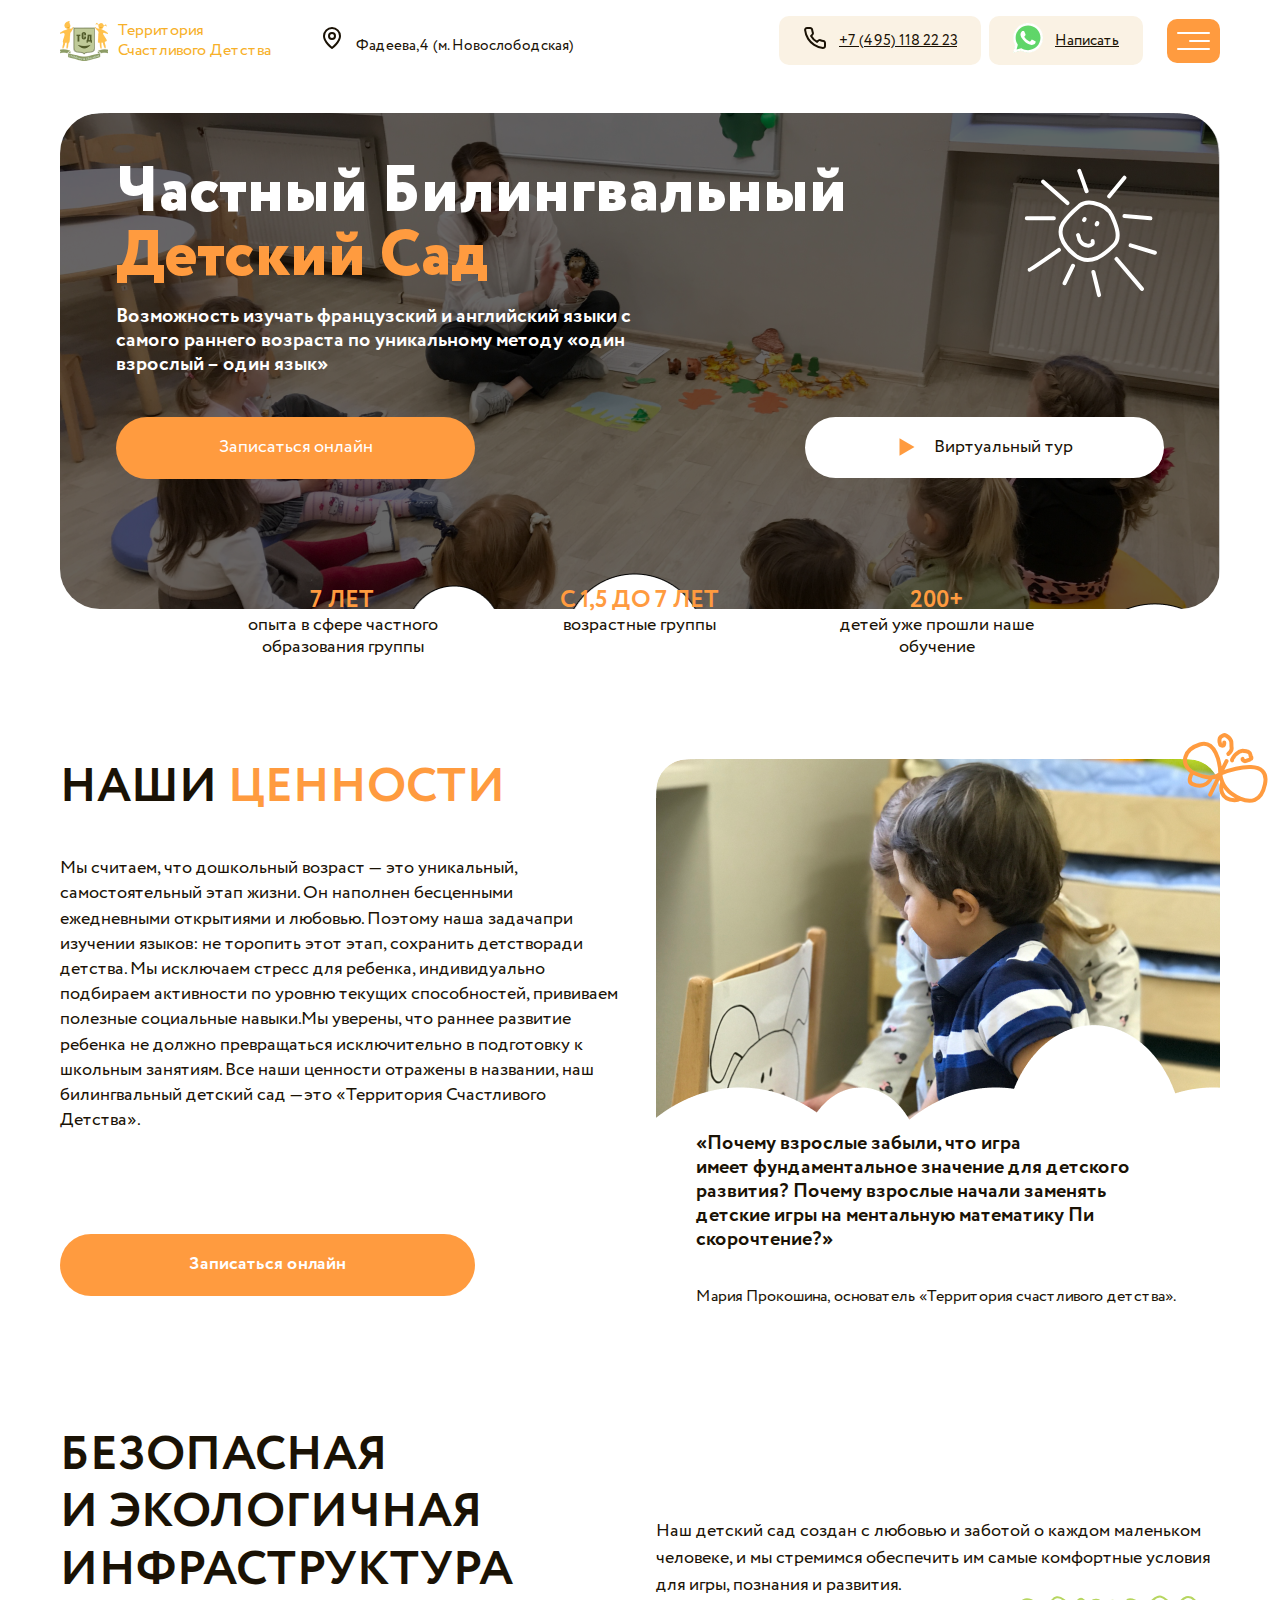
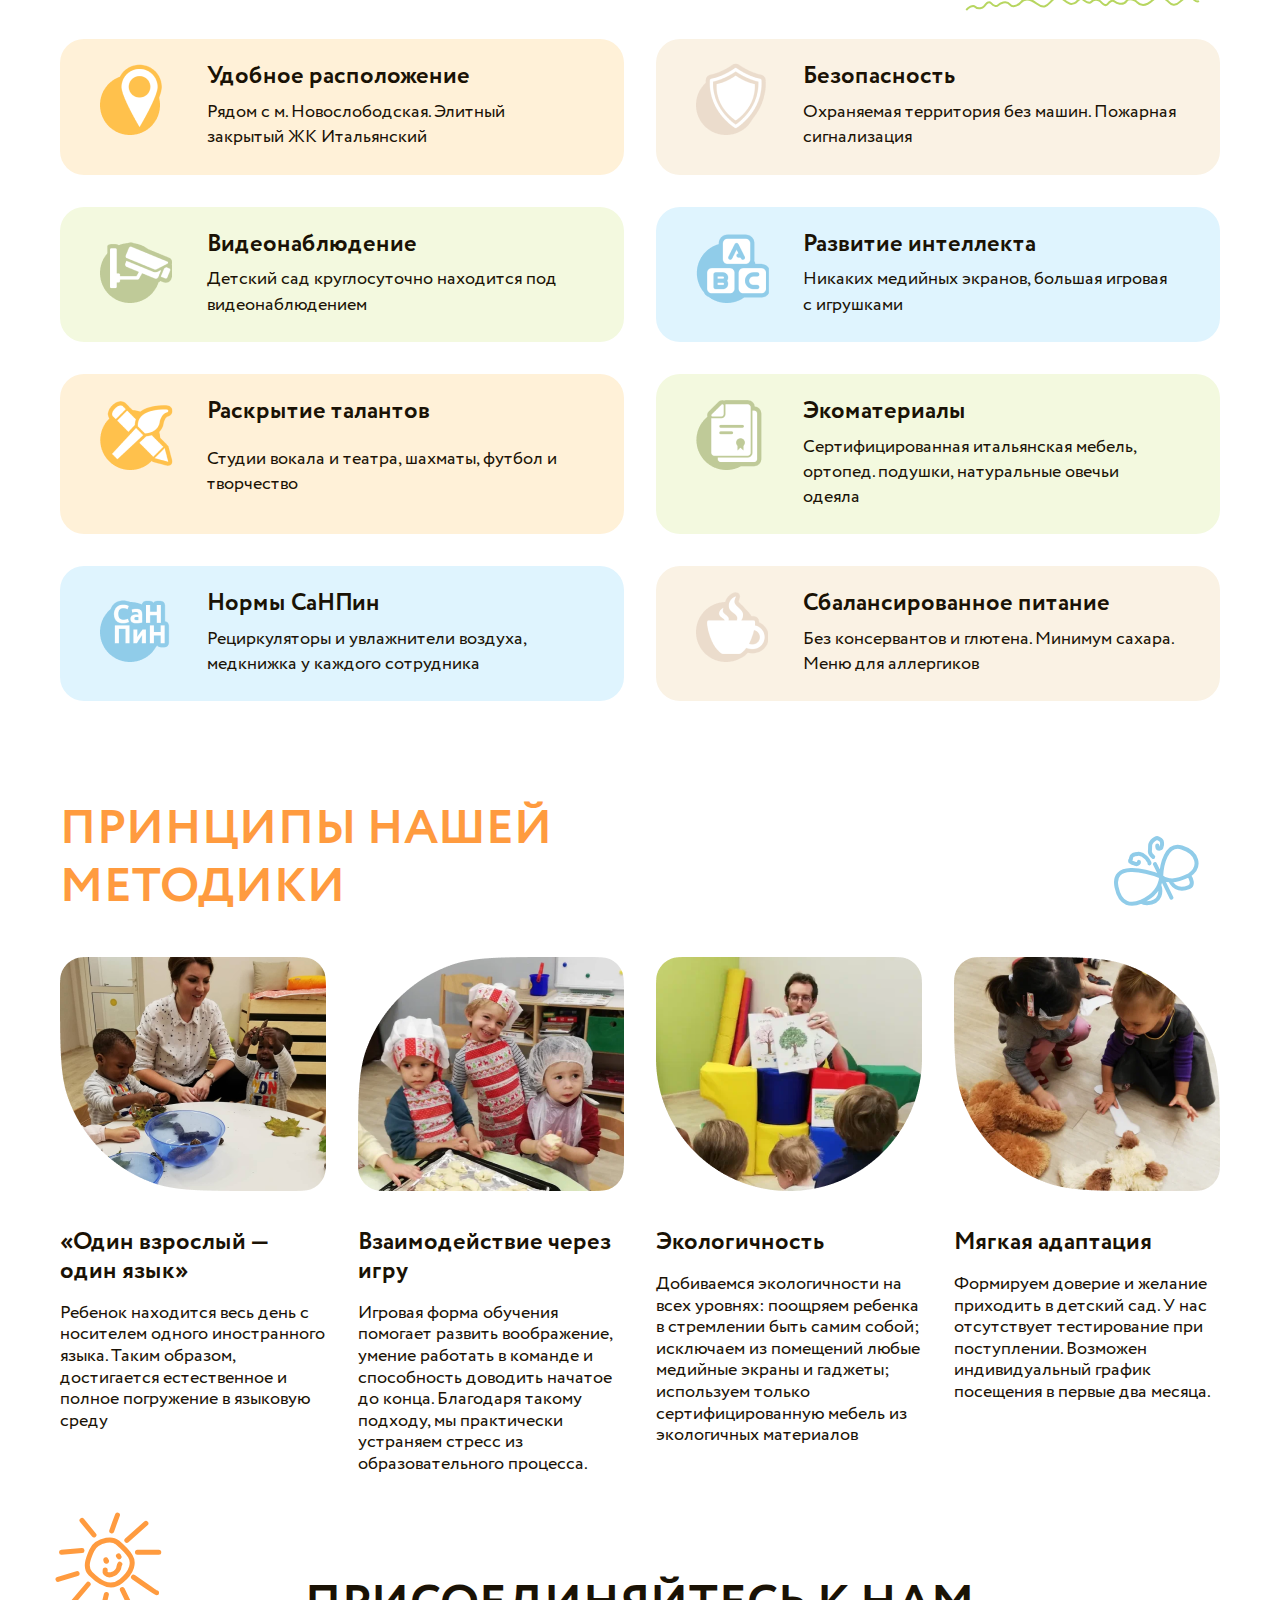
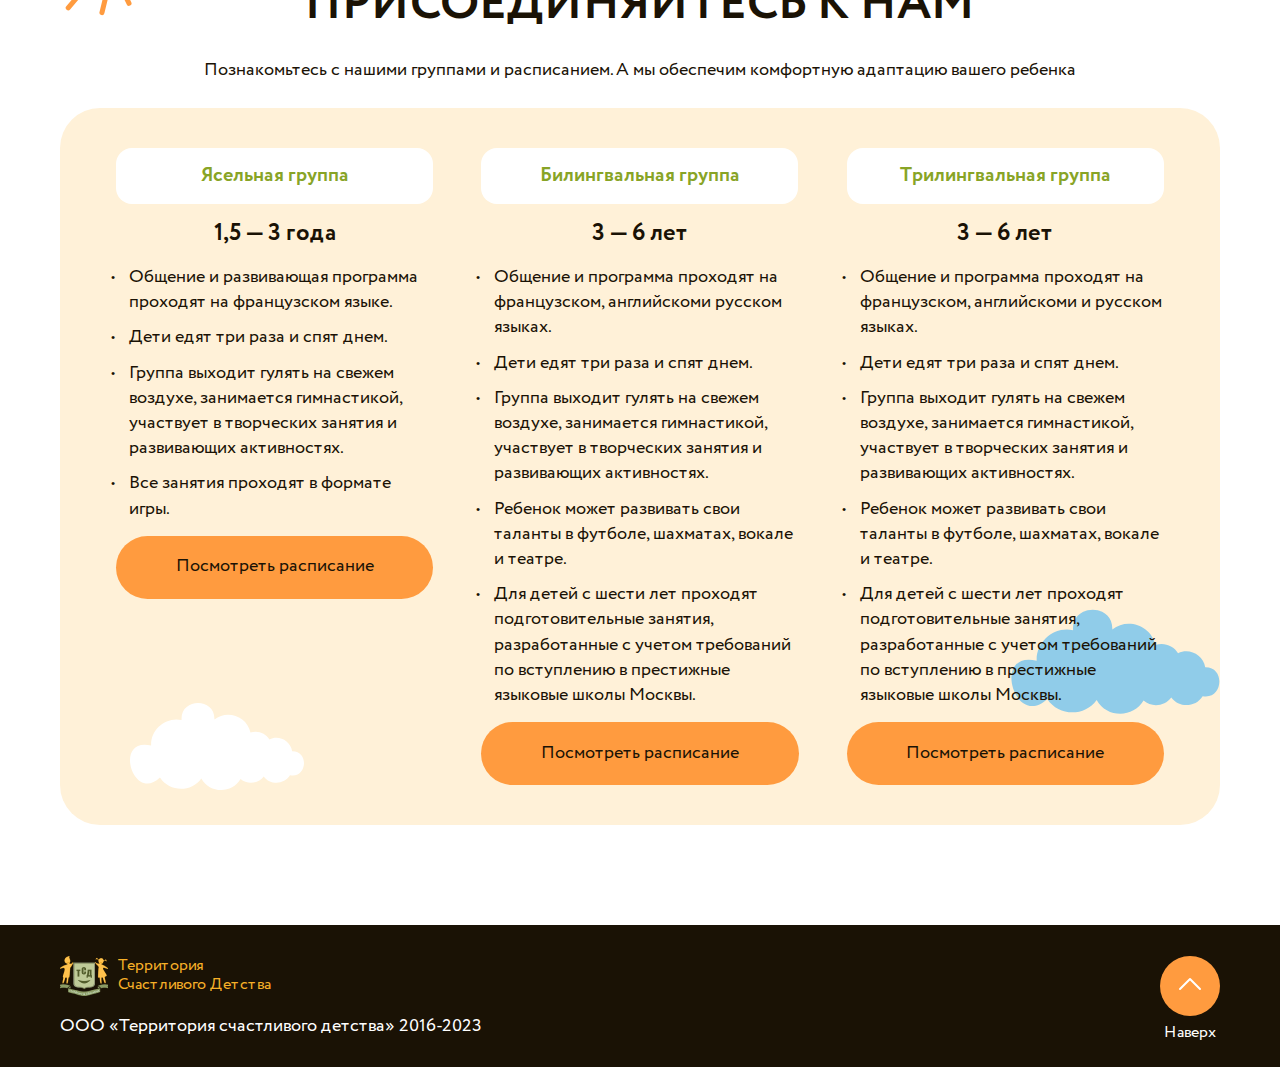
==== commit bf40f273: "adaptive to price" ====
--- a/index.html
+++ b/index.html
@@ -113,7 +113,6 @@
               и мы стремимся обеспечить им самые комфортные условия для игры, познания и развития.
               <img src="images/infrastructure-line.svg" alt="" class="infrastructure__icon">
             </p>
-
             <ul class="infrastructure__list">
               <li class="infrastructure__list-item">
                 <img src="images/infrastructure-1.png" alt="" class="infrastructure__list-icon">
@@ -138,7 +137,7 @@
               <li class="infrastructure__list-item">
                 <img src="images/infrastructure-5.png" alt="" class="infrastructure__list-icon">
                 <h4 class="infrastructure__list-title">Раскрытие талантов</h4>
-                <p class="infrastructure__list-text">Студии вокала и театра, шахматы , футбол и творчество</p>
+                <p class="infrastructure__list-text">Студии вокала и театра, шахматы, футбол и творчество</p>
               </li>
               <li class="infrastructure__list-item">
                 <img src="images/infrastructure-6.png" alt="" class="infrastructure__list-icon">
@@ -255,7 +254,7 @@
           </div>
         </div>
       </section>
-      <section class="price" id="price">
+      <!--<section class="price" id="price">
         <div class="container">
           <div class="price__inner">
             <h3 class="price__title section-title">
@@ -571,7 +570,6 @@
                   </div>
                 </div>
               </div>
-
               <div class="accordeon">
                 <div class="accordeon__item">
                   <button class="accordeon__title">Мой ребенок не умеет пользоваться горшком/сам есть/одеваться. Как же
@@ -637,7 +635,7 @@
             <img src="images/map.png" alt="" class="contacts__map">
           </div>
         </div>
-      </section>
+      </section>  -->
     </main>
     <footer class=" footer">
       <div class="container">
--- a/css/style.css
+++ b/css/style.css
@@ -49,9 +49,9 @@
 }
 
 .container {
-  max-width: 1180px;
+  max-width: 1200px;
   margin: 0 auto;
-  padding: 0 10px;
+  padding: 0 20px;
 }
 
 .tsd-icon {
@@ -318,11 +318,12 @@
 
 .values__question {
   position: relative;
+  display: flex;
 }
 
 .values__question-img {
   border-radius: 32px;
-
+  object-fit: cover;
 }
 
 .values__question-top-icon {
@@ -391,7 +392,7 @@
   padding: 24px 40px;
   border-radius: 24px;
   display: grid;
-  grid-template-columns: 72px 380px;
+  grid-template-columns: 1fr 5fr;
   gap: 8px 32px;
 }
 
@@ -607,6 +608,7 @@
   align-self: stretch;
   display: grid;
   grid-template-columns: 249px 56px 147px 69px 286px 74px;
+  grid-template-columns: 4.45fr 1fr 2.625fr 1.23fr 4.9fr 1.6fr;
   align-items: center;
   justify-items: start;
   padding-left: 152px;
@@ -1374,4 +1376,409 @@
 .footer__box-text {
   font-size: 16px;
   text-align: center;
+}
+
+@media(max-width: 1440px) {
+  .join__icon-right {
+    right: 0;
+  }
+
+  .join__list-item {
+    position: relative;
+    z-index: 1;
+  }
+}
+
+@media(max-width: 1250px) {
+  .values__question-top-icon {
+    right: 0;
+  }
+}
+
+@media(max-width: 1100px) {
+  .join__list-btn {
+    text-align: center;
+  }
+
+  .join__list-title {
+    min-height: 80px;
+    align-items: center;
+    display: flex;
+    justify-content: center;
+  }
+}
+
+@media(max-width: 1000px) {
+  .header__address {
+    display: none;
+  }
+}
+
+@media(max-width: 940px) {
+  .methodology__list {
+    grid-template-columns: repeat(2, 1fr);
+  }
+}
+
+@media(max-width: 860px) {
+  .promo__top-icon {
+    top: 0px;
+  }
+
+  .promo__box-link {
+    gap: 10px;
+    padding: 0 10px;
+  }
+
+  .values__question-title {
+    left: 10px;
+  }
+
+  .values__question-text {
+    left: 10px;
+  }
+
+  .infrastructure__list-item {
+    gap: 8px;
+  }
+
+  .join__list {
+    grid-template-columns: 1fr;
+  }
+
+  .join__list-title {
+    margin: 0 auto 20px;
+  }
+
+  .join__list-btn {
+    margin: 0 auto;
+    max-width: 300px;
+  }
+}
+
+@media(max-width: 768px) {
+  body {
+    font-size: 16px;
+  }
+
+  .section-title {
+    font-size: 32px;
+  }
+
+  .header__title {
+    font-size: 14px;
+  }
+
+  .header__inner {
+    font-size: 13px;
+  }
+
+  .header__soc {
+    display: none;
+  }
+
+  .promo__title {
+    font-size: 42px;
+  }
+
+  .promo__text {
+    font-size: 18px;
+  }
+
+  .promo__sign-up-link {
+    margin: 0 auto;
+    padding: 16px 20px;
+    width: 260px;
+  }
+
+  .promo__virtual-tour-link {
+    width: 260px;
+    margin: 0 auto;
+    padding: 8px 24px 8px 10px
+  }
+
+  .promo__list {
+    margin: 0 auto;
+  }
+
+  .promo__list dt {
+    font-size: 22px;
+  }
+
+  .values__descr-link {
+    margin: 0 auto;
+    padding: 16px 20px;
+    max-width: 280px;
+  }
+
+  .values__question-title {
+    font-size: 18px;
+  }
+
+  .infrastructure__list-item {
+    padding: 14px;
+  }
+
+  .infrastructure__list-title {
+    font-size: 20px;
+  }
+
+  .methodology__list-title {
+    font-size: 20px;
+  }
+
+  .join__list-title {
+    font-size: 20px;
+  }
+
+  .join__list-age {
+    font-size: 20px;
+  }
+
+  .footer__title {
+    font-size: 14px;
+  }
+
+  .footer__box-text {
+    font-size: 14px;
+  }
+}
+
+@media(max-width: 650px) {
+  .section-title {
+    margin-bottom: 20px;
+  }
+
+  .promo {
+    padding-bottom: 100px;
+  }
+
+  .promo__top-icon {
+    right: 0px;
+    width: 100px;
+  }
+
+  .promo__list {
+    gap: 15px;
+  }
+
+  .values {
+    padding-bottom: 50px;
+  }
+
+  .values__inner {
+    grid-template-columns: 1fr;
+  }
+
+  .values__descr-text {
+    margin-bottom: 32px;
+  }
+
+  .values__question {
+    justify-content: center;
+  }
+
+  .infrastructure {
+    padding-bottom: 50px;
+  }
+
+  .methodology {
+    padding-bottom: 50px;
+  }
+
+  .join {
+    padding-bottom: 50px;
+  }
+}
+
+@media(max-width: 600px) {
+  .infrastructure__list {
+    grid-template-columns: 1fr;
+  }
+
+  .methodology__list-img {
+    margin-bottom: 16px;
+  }
+
+  .methodology__list-title {
+    margin-bottom: 12px;
+  }
+}
+
+@media(max-width: 550px) {
+  .header__tel {
+    display: none;
+  }
+
+  .promo__title {
+    padding: 33px 106px 16px 20px;
+  }
+
+  .promo__text {
+    padding: 0px 100px 40px 20px;
+  }
+
+  .infrastructure__inner {
+    grid-template-columns: 1fr;
+  }
+
+  .infrastructure__list {
+    grid-column-start: 1;
+  }
+}
+
+@media(max-width: 500px) {
+  .promo__box-link {
+    flex-direction: column;
+    gap: 20px;
+    padding: 10px;
+  }
+
+  .values__question-title {
+    bottom: 50px;
+  }
+
+  .values__question-text {
+    bottom: 0;
+  }
+
+  .methodology__list {
+    grid-template-columns: 1fr;
+  }
+
+  .footer__text {
+    max-width: 315px;
+  }
+}
+
+@media(max-width: 430px) {
+  body {
+    font-size: 14px;
+  }
+
+  .section-title {
+    font-size: 22px;
+  }
+
+  .header__title {
+    font-size: 12px;
+  }
+
+  .header__inner {
+    font-size: 11px;
+  }
+
+  .promo__title {
+    font-size: 24px;
+  }
+
+  .promo__text {
+    font-size: 14px;
+    padding: 0 100px 30px 20px;
+  }
+
+  .promo__sign-up-link {
+    width: 220px;
+  }
+
+  .promo__virtual-tour-link {
+    width: 220px;
+  }
+
+  .promo__list dt {
+    font-size: 18px;
+  }
+
+  .promo__top-icon {
+    width: 75px;
+  }
+
+  .values__descr-link {
+    max-width: 250px;
+  }
+
+  .values__question-title {
+    font-size: 16px;
+  }
+
+  .infrastructure__list-title {
+    font-size: 18px;
+  }
+
+  .methodology__list-title {
+    font-size: 18px;
+  }
+
+  .join__list {
+    padding: 20px;
+  }
+
+  .join__list-title {
+    font-size: 18px;
+  }
+
+  .join__list-age {
+    font-size: 18px;
+  }
+
+  .footer__title {
+    font-size: 12px;
+  }
+
+  .footer__box-text {
+    font-size: 12px;
+  }
+}
+
+@media(max-width: 400px) {
+
+  .values__question-title {
+    bottom: 30px;
+  }
+
+  .values__question-text {
+    bottom: -20px;
+  }
+}
+
+@media(max-width: 370px) {
+  .values {
+    padding-bottom: 100px;
+  }
+
+  .values__question-title {
+    bottom: 0px;
+  }
+
+  .values__question-text {
+    bottom: -50px;
+  }
+}
+
+@media(max-width: 360px) {
+  .header__inner {
+    padding-bottom: 32px;
+  }
+
+  .promo__text {
+    padding-right: 10px;
+  }
+
+  .footer__text {
+    max-width: 300px;
+  }
+
+  .footer__title {
+    max-width: 138px;
+  }
+}
+
+@media(max-width: 335px) {
+  .values__question-title {
+    bottom: -20px;
+  }
+
+  .values__question-text {
+    bottom: -70px;
+  }
 }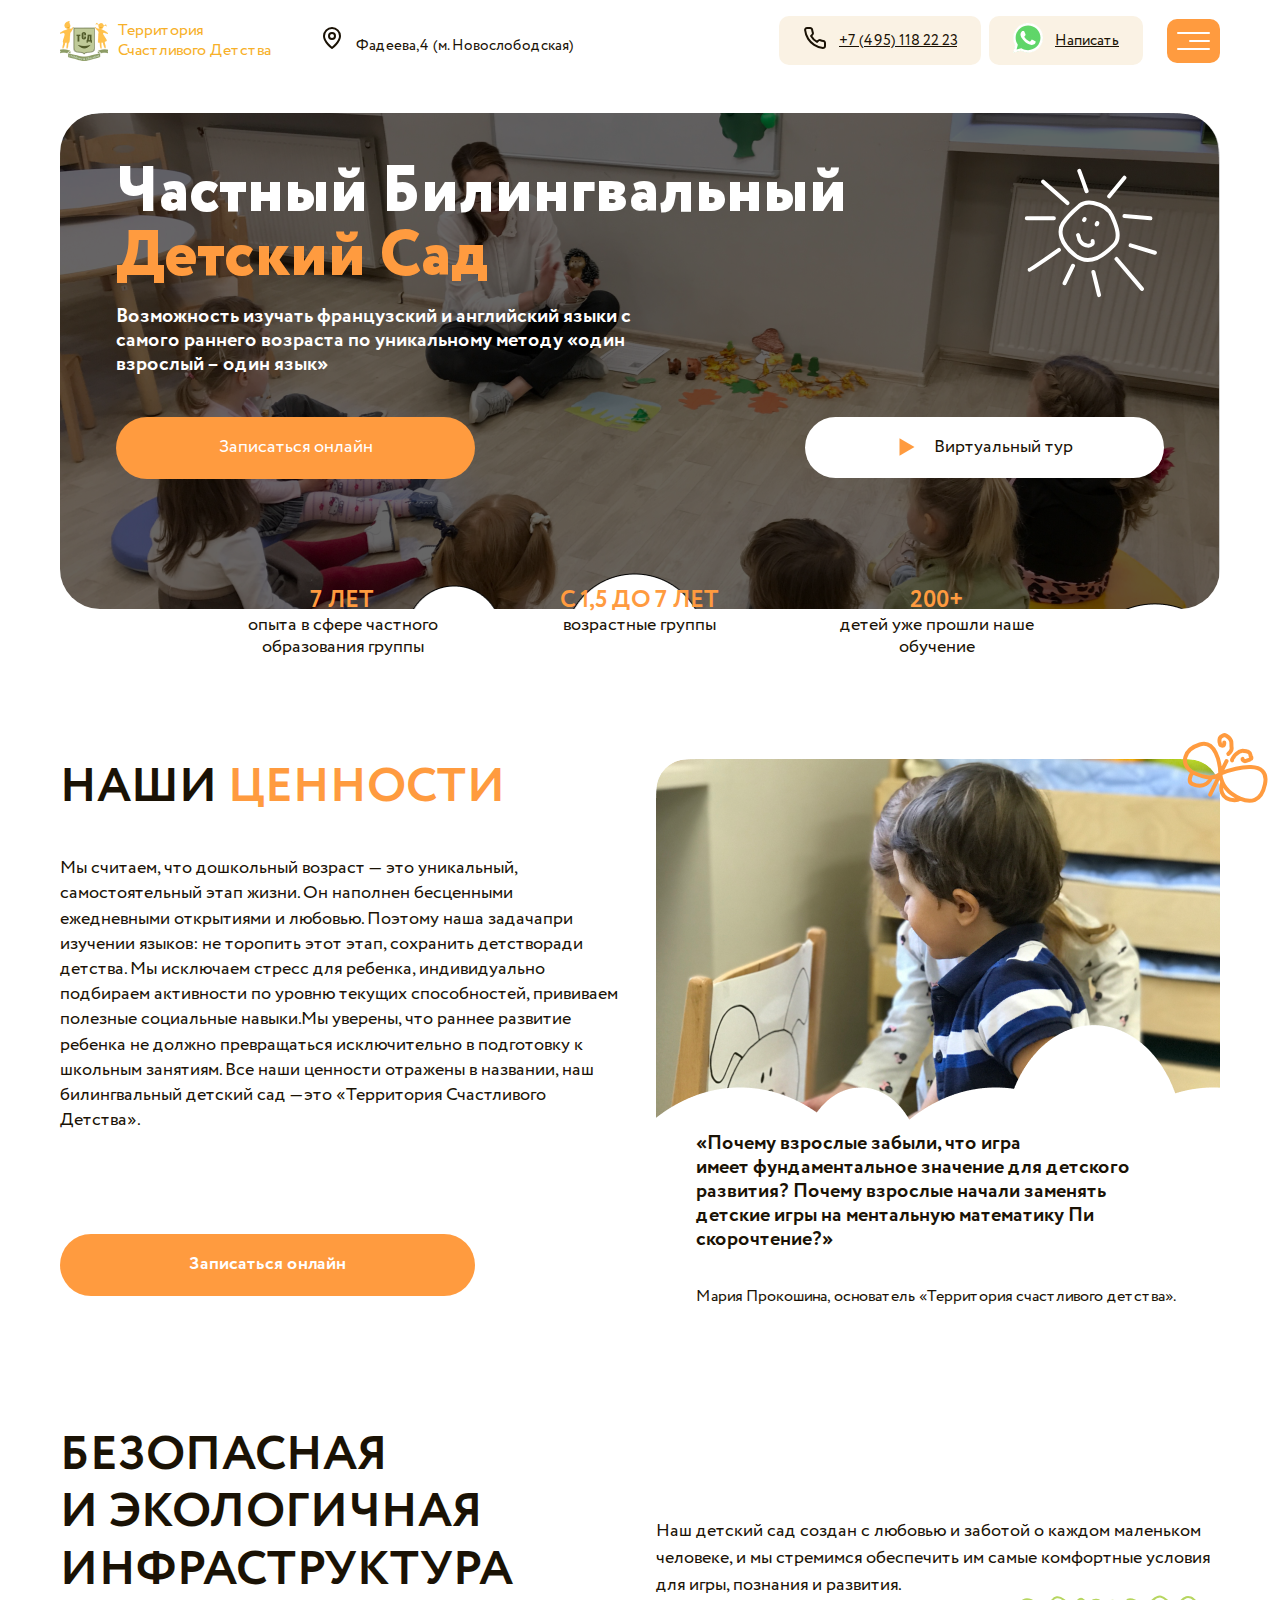
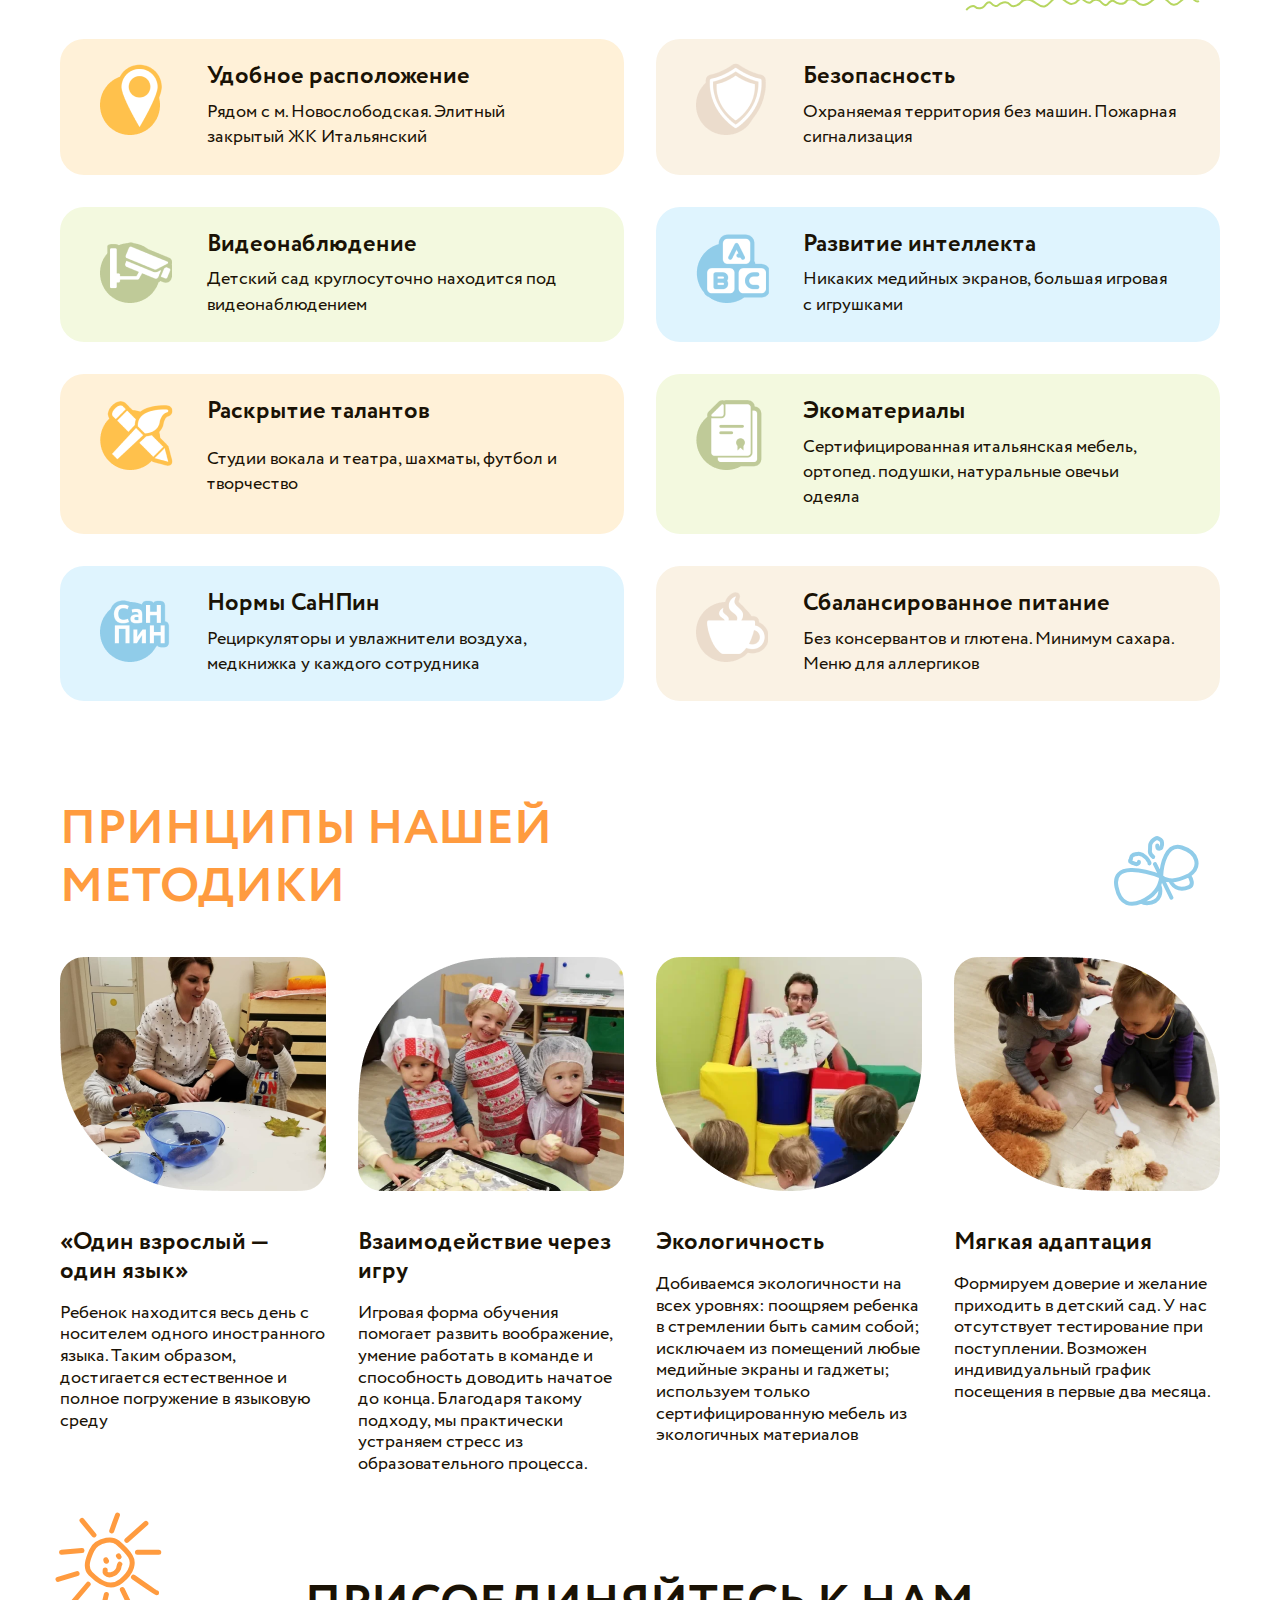
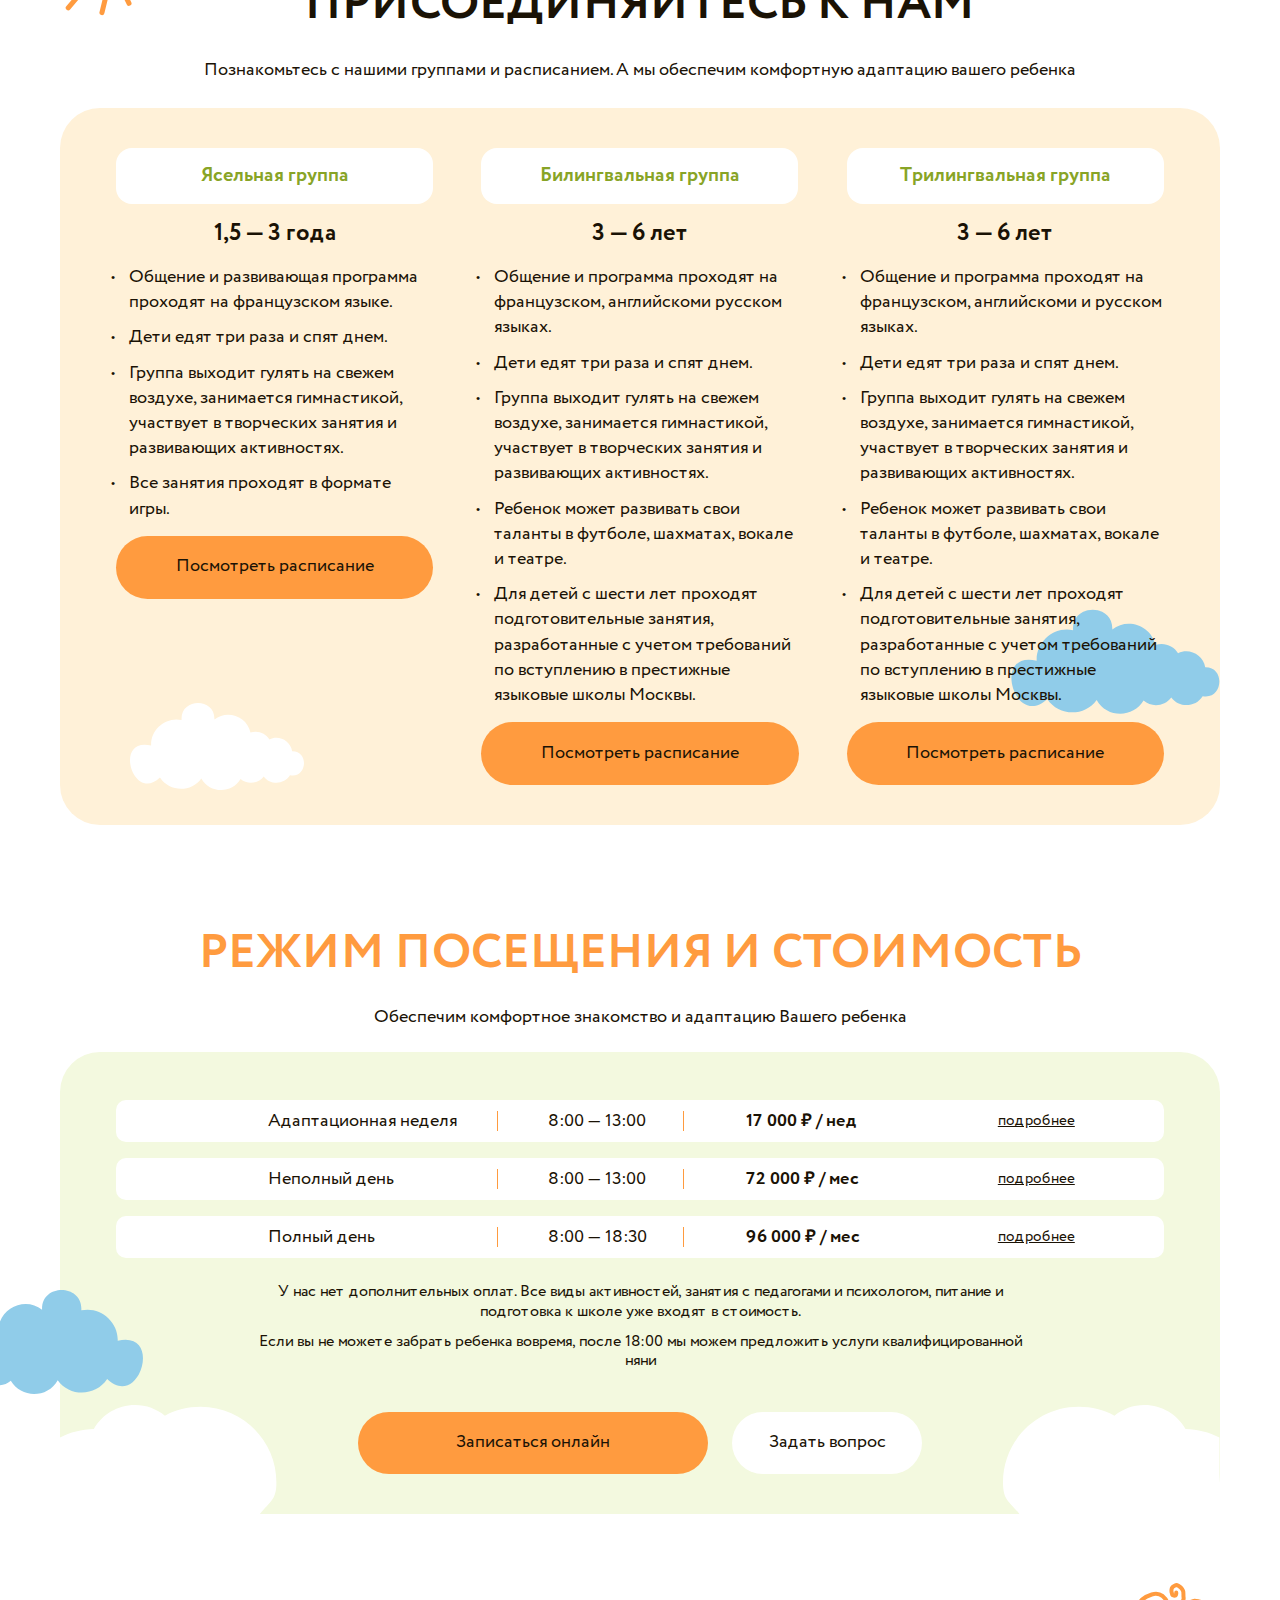
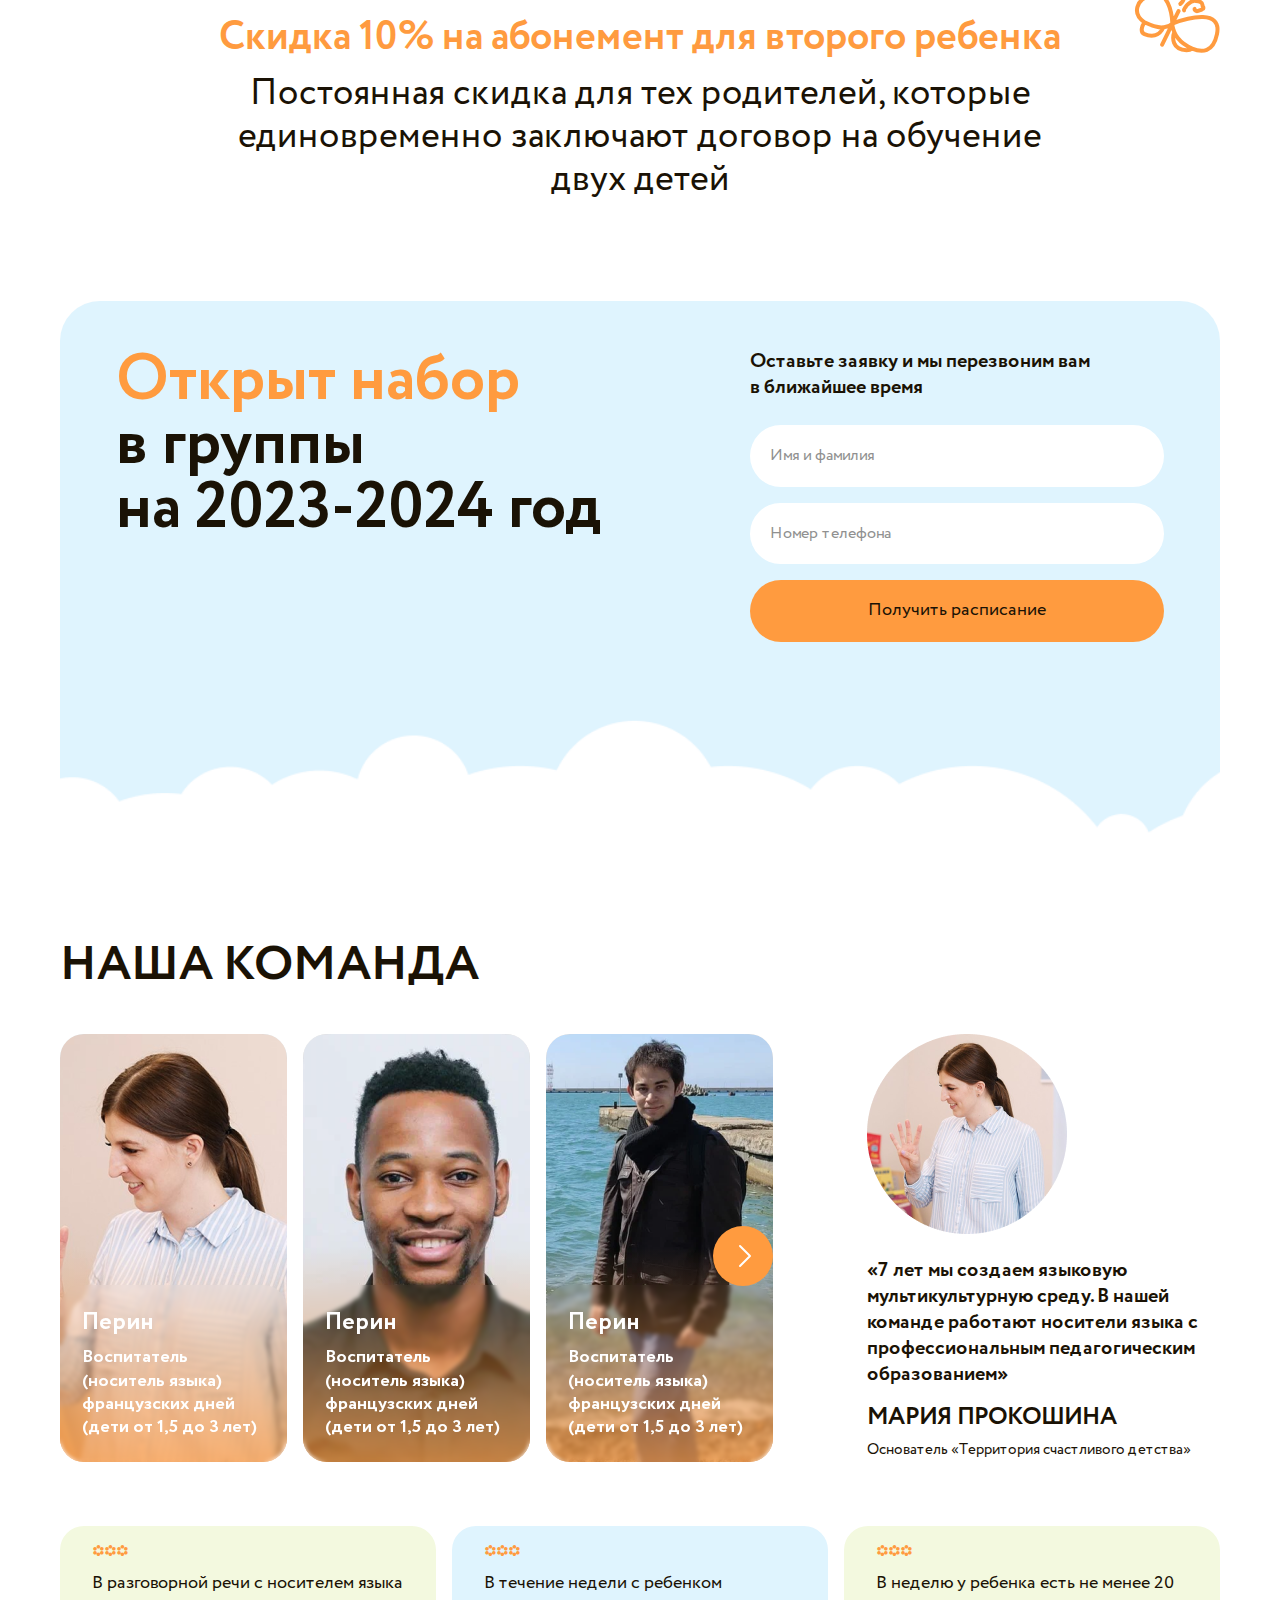
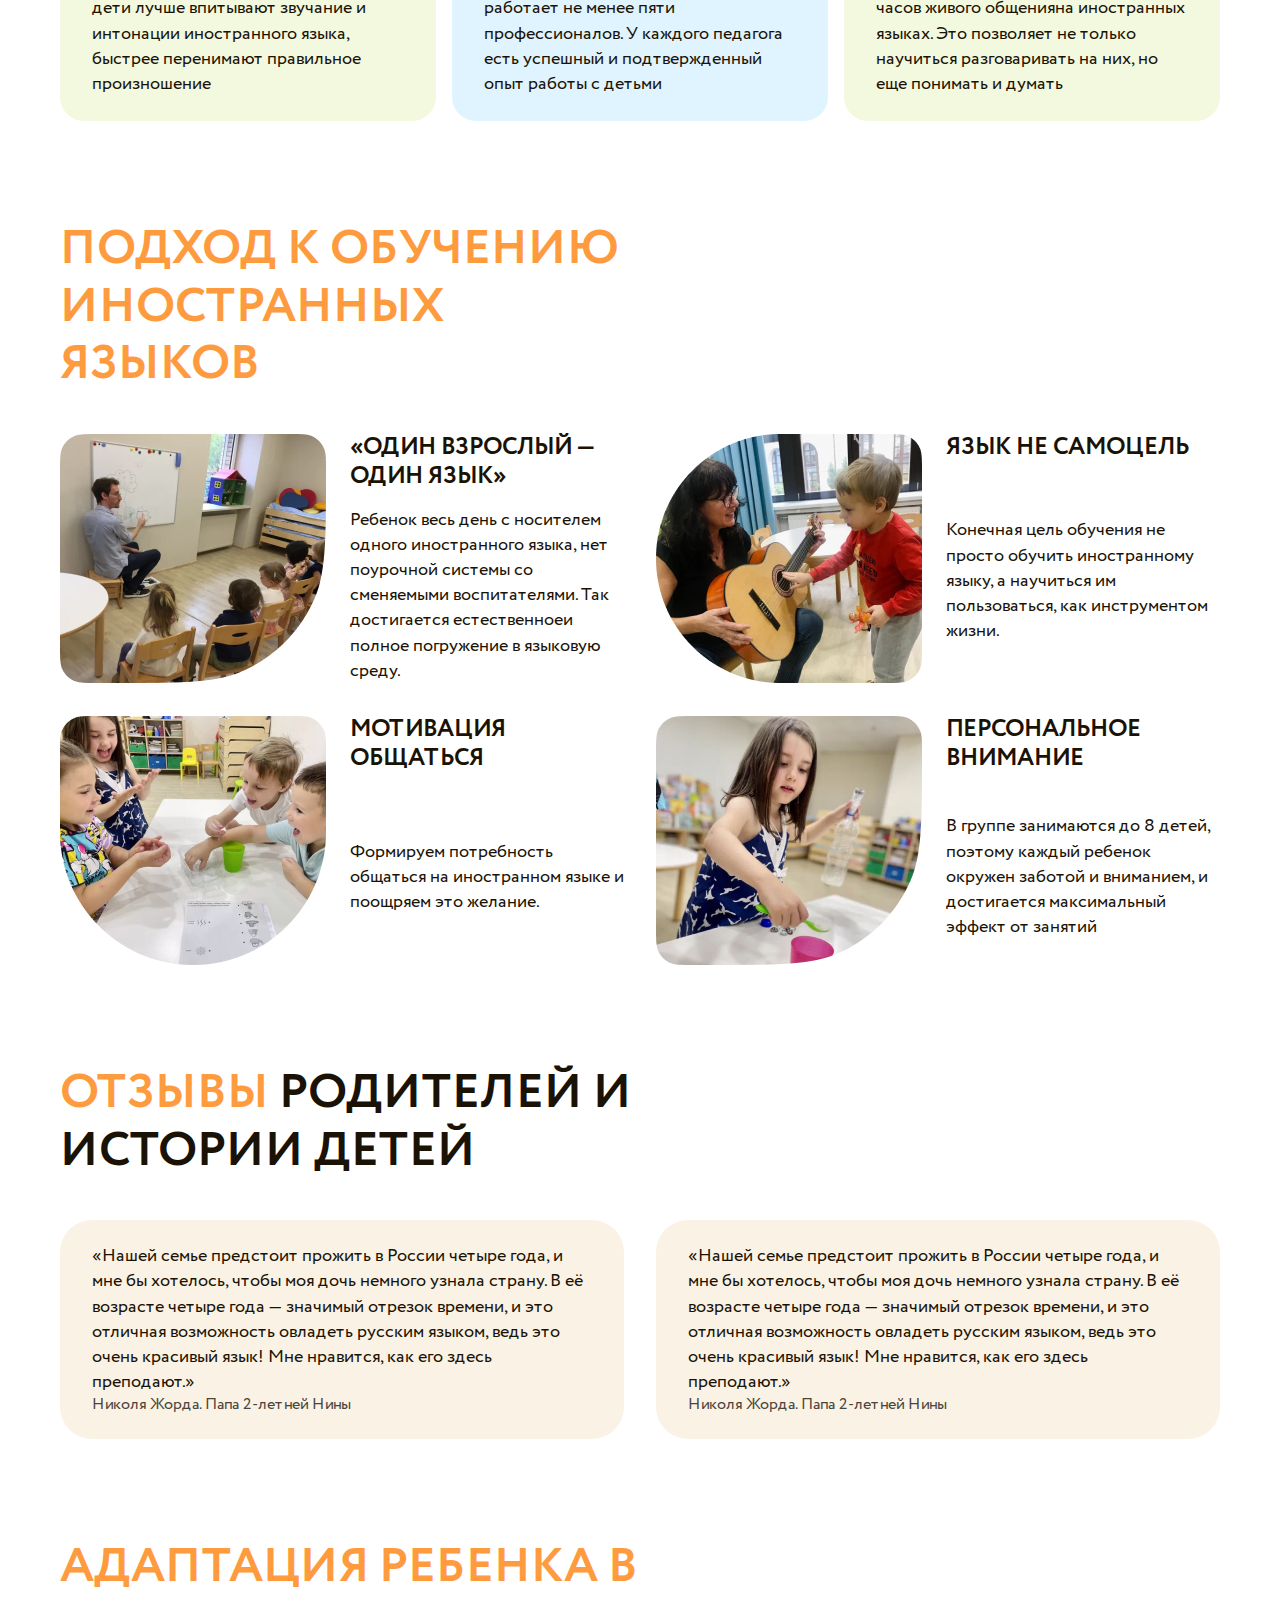
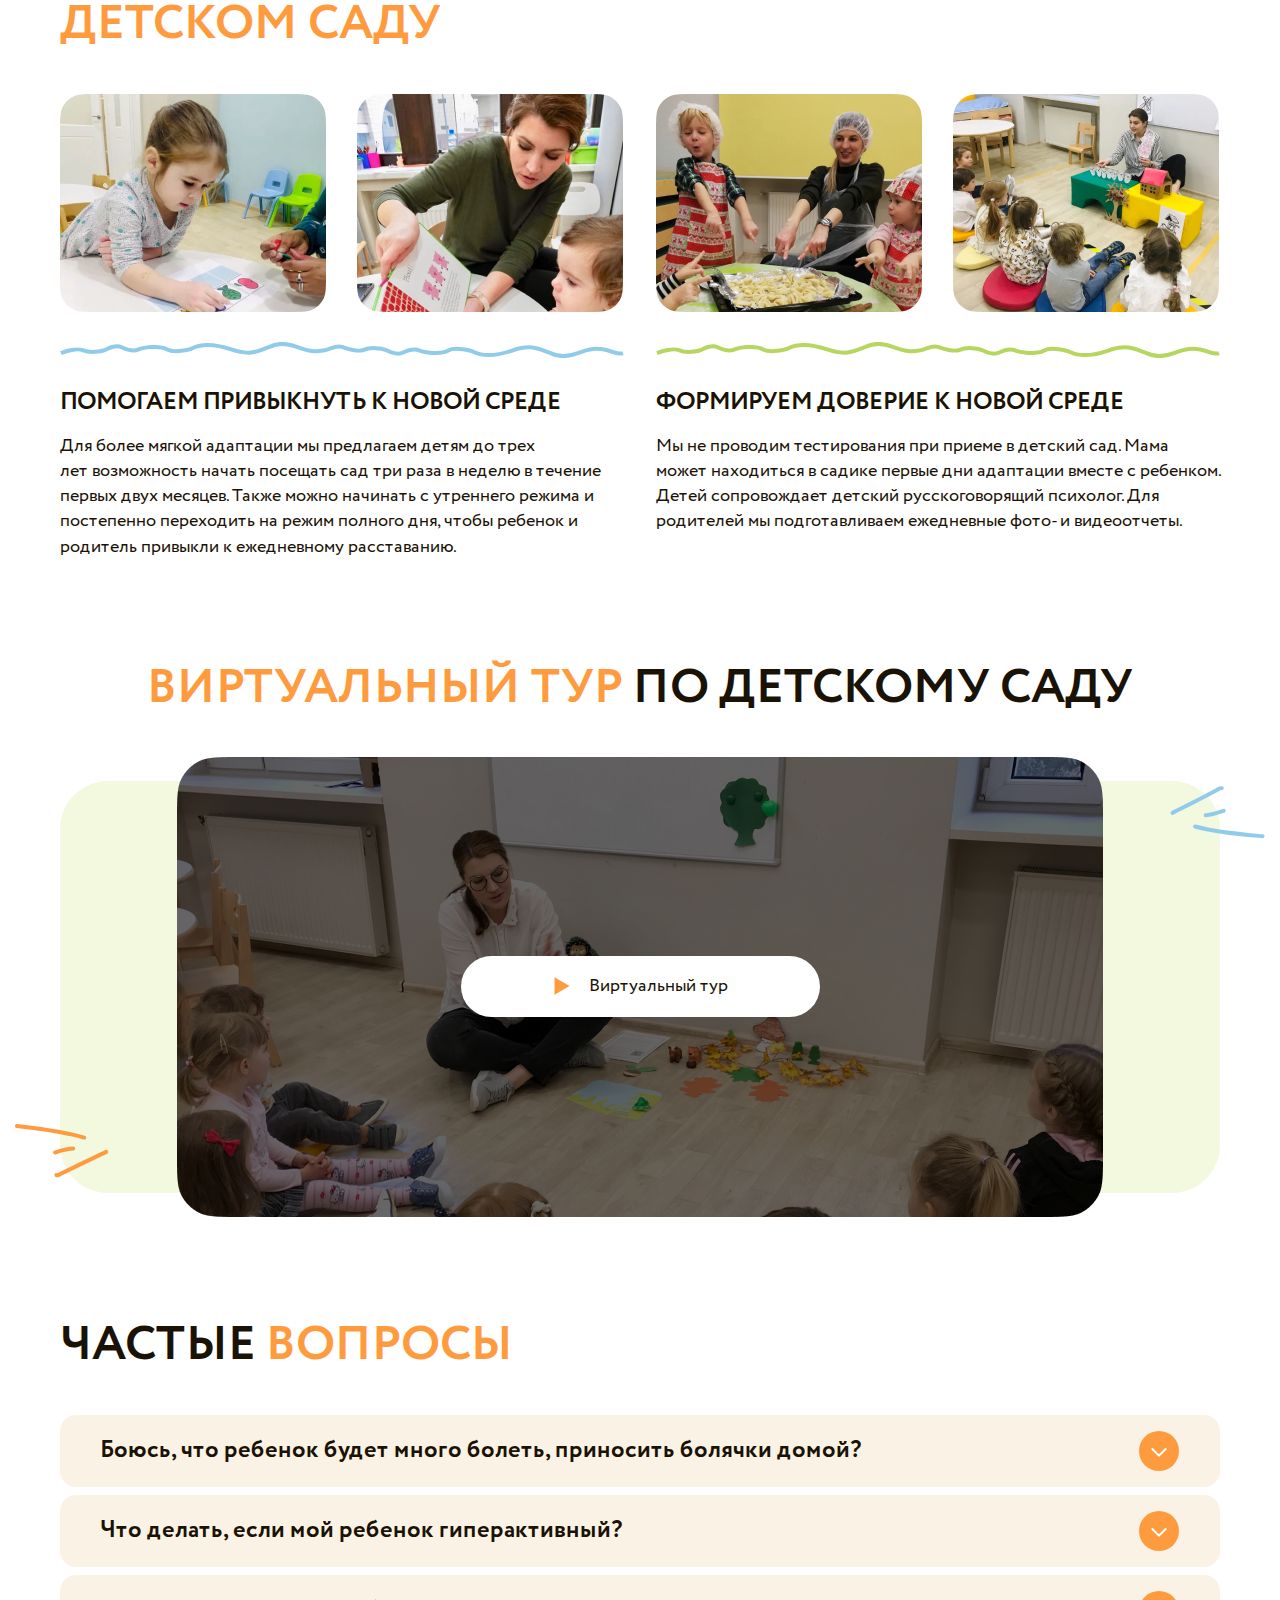
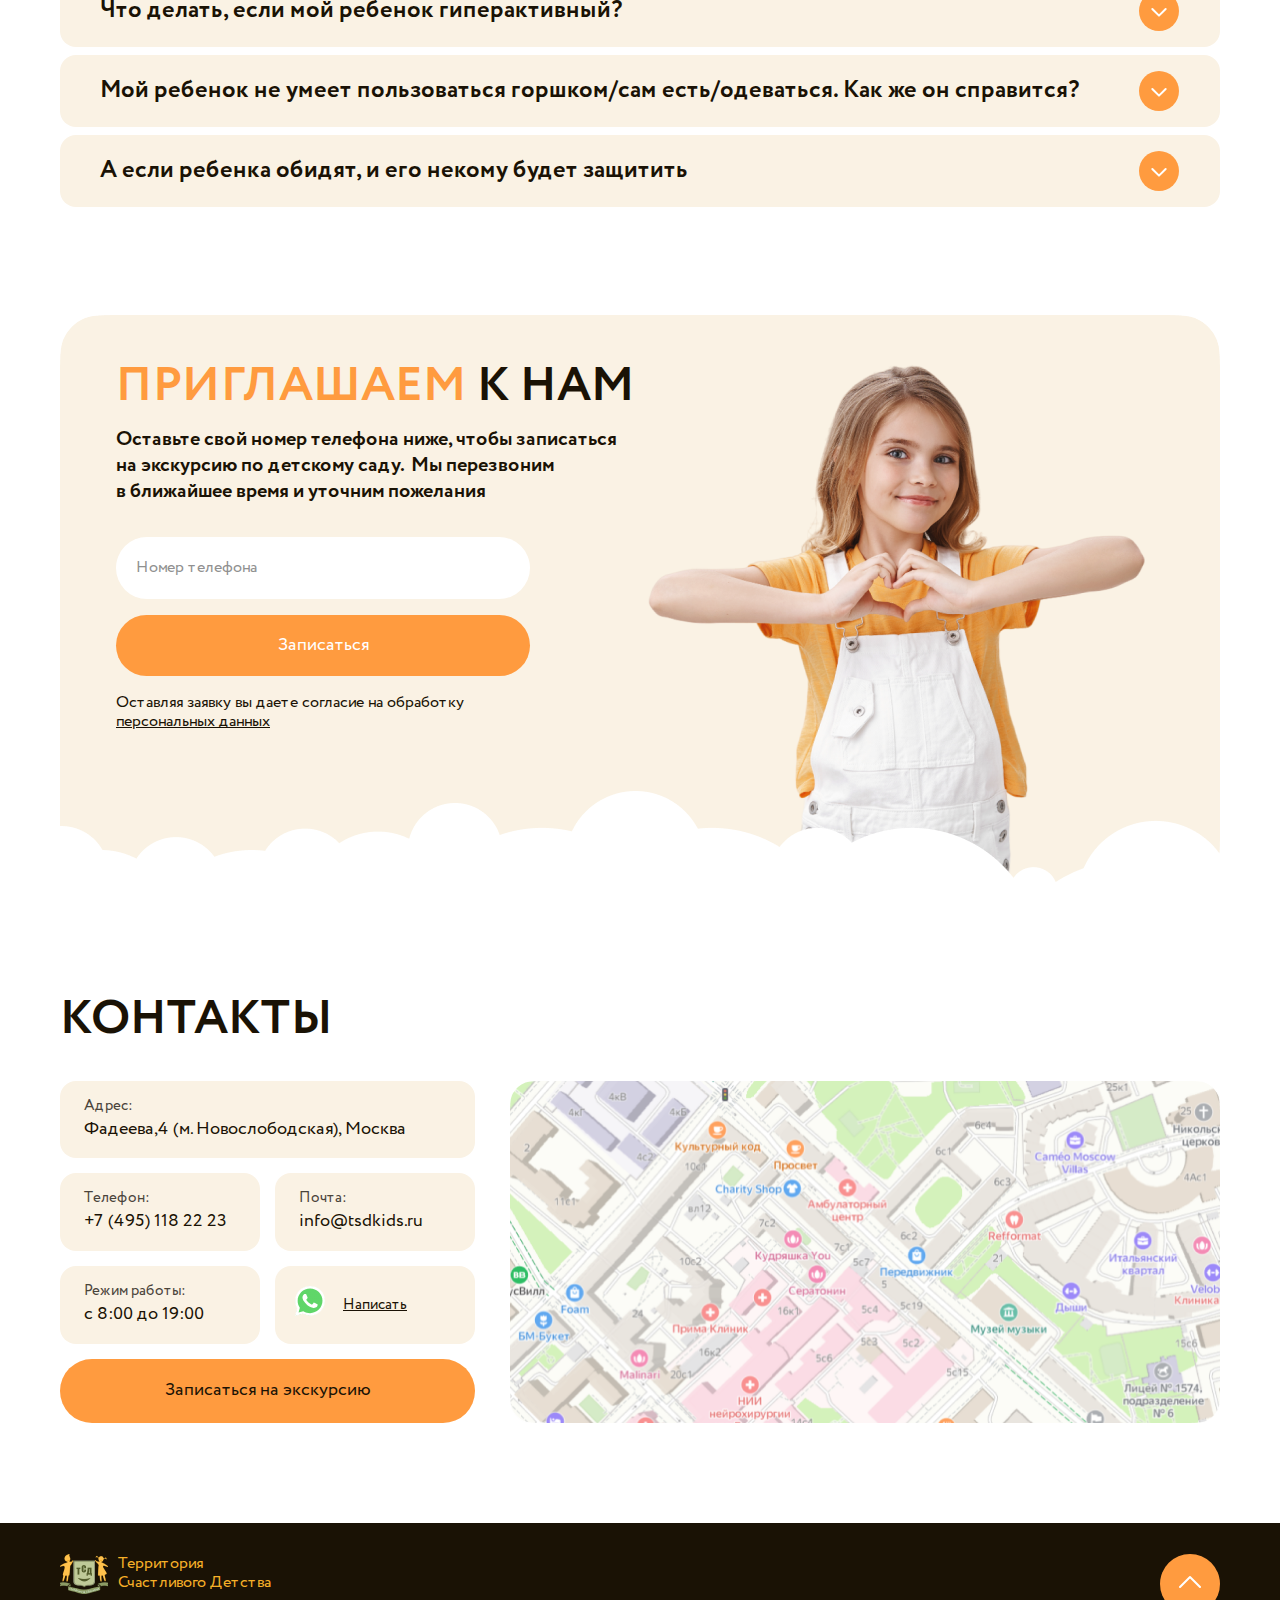
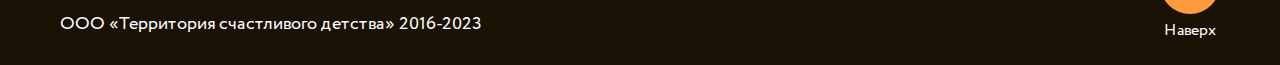
==== commit 6f187e56: "adaptive version, but the accordion does not work" ====
--- a/index.html
+++ b/index.html
@@ -5,7 +5,7 @@
   <meta charset="UTF-8">
   <meta name="viewport" content="width=device-width, initial-scale=1.0">
   <title>ТСД</title>
-  <link rel="stylesheet" href="https://cdn.jsdelivr.net/npm/swiper@10/swiper-bundle.min.css" />
+  <link rel="stylesheet" href="https://cdn.jsdelivr.net/npm/swiper@10/swiper-bundle.min.css">
   <link rel="stylesheet" href="css/reset.css">
   <link rel="stylesheet" href="css/style.css">
 </head>
@@ -254,7 +254,7 @@
           </div>
         </div>
       </section>
-      <!--<section class="price" id="price">
+      <section class="price" id="price">
         <div class="container">
           <div class="price__inner">
             <h3 class="price__title section-title">
@@ -432,7 +432,7 @@
       <section class="languages" id="languages">
         <div class="container">
           <div class="languages__inner">
-            <h3 class="languages__title">Подход к обучению иностранных языков</h3>
+            <h3 class="languages__title section-title">Подход к обучению иностранных языков</h3>
             <ul class="languages__list">
               <li class="languages__item">
                 <img src="images/lang-1.png" alt="" class="languages__item-img">
@@ -466,7 +466,7 @@
       <section class="reviews" id="reviews">
         <div class="container">
           <div class="reviews__inner">
-            <h3 class="reviews__title"><span>ОТЗЫВЫ</span> РОДИТЕЛЕЙ И ИСТОРИИ ДЕТЕЙ</h3>
+            <h3 class="reviews__title section-title"><span>ОТЗЫВЫ</span> РОДИТЕЛЕЙ И ИСТОРИИ ДЕТЕЙ</h3>
             <div class="reviews__box">
               <div class="reviews__box-item">
                 <q class="reviews__box-quote">Нашей семье предстоит прожить в России четыре года, и мне бы хотелось,
@@ -489,7 +489,7 @@
       <section class="adaptation" id="adaptation">
         <div class="container">
           <div class="adaptation__inner">
-            <h3 class="adaptation__title">Адаптация ребенка в детском саду</h3>
+            <h3 class="adaptation__title section-title">Адаптация ребенка в детском саду</h3>
             <div class="adaptation__box">
               <div class="adaptation__box-item">
                 <img src="images/adaptiv-1.png" alt="" class="adaptation__box-img">
@@ -517,7 +517,7 @@
       <section class="tour" id="tour">
         <div class="container">
           <div class="tour__inner">
-            <h3 class="tour__title"><span>ВИРТУАЛЬНЫЙ ТУР</span> ПО ДЕТСКОМУ САДУ</h3>
+            <h3 class="tour__title section-title"><span>ВИРТУАЛЬНЫЙ ТУР</span> ПО ДЕТСКОМУ САДУ</h3>
             <div class="tour__bg">
               <img src="images/tour-bg-1.svg" alt="" class="tour__bg-1">
               <img src="images/tour-bg-2.svg" alt="" class="tour__bg-2">
@@ -530,14 +530,14 @@
       <section class="questions" id="questions">
         <div class="container">
           <div class="questions__inner">
-            <h3 class="questions__title">ЧАСТЫЕ <span>ВОПРОСЫ</span></h3>
+            <h3 class="questions__title section-title">ЧАСТЫЕ <span>ВОПРОСЫ</span></h3>
             <div class="">
-              <div class="accordeon">
-                <div class="accordeon__item">
-                  <button class="accordeon__title">Боюсь, что ребенок будет много болеть, приносить болячки
+              <div class="accordion">
+                <div class="accordion__item">
+                  <button class="accordion__title">Боюсь, что ребенок будет много болеть, приносить болячки
                     домой?</button>
-                  <div class="accordeon__text">
-                    <p class="accordeon__text-text">Мы считаем, что дошкольный возраст — это уникальный, самостоятельный
+                  <div class="accordion__text">
+                    <p class="accordion__text-text">Мы считаем, что дошкольный возраст — это уникальный, самостоятельный
                       этап жизни.Он наполнен бесценными ежедневными открытиями и любовью. Поэтому наша задачапри
                       изучении языков: не торопить этот этап, сохранить детство ради детства. Мы исключаем стресс для
                       ребенка, индивидуально подбираем активности по уровню текущих способностей, прививаем полезные
@@ -547,11 +547,11 @@
                   </div>
                 </div>
               </div>
-              <div class="accordeon">
-                <div class="accordeon__item">
-                  <button class="accordeon__title">Что делать, если мой ребенок гиперактивный?</button>
-                  <div class="accordeon__text">
-                    <p class="accordeon__text-text">Мы считаем, что дошкольный возраст — это уникальный, самостоятельный
+              <div class="accordion">
+                <div class="accordion__item">
+                  <button class="accordion__title">Что делать, если мой ребенок гиперактивный?</button>
+                  <div class="accordion__text">
+                    <p class="accordion__text-text">Мы считаем, что дошкольный возраст — это уникальный, самостоятельный
                       этап жизни.Он наполнен бесценными ежедневными открытиями и любовью. Поэтому наша задачапри
                       изучении языков: не торопить этот этап, сохранить детство ради детства. Мы исключаем стресс для
                       ребенка, индивидуально подбираем активности по уровню текущих способностей, прививаем полезные
@@ -559,23 +559,23 @@
                   </div>
                 </div>
               </div>
-              <div class="accordeon">
-                <div class="accordeon__item">
-                  <button class="accordeon__title">Что делать, если мой ребенок гиперактивный?</button>
-                  <div class="accordeon__text">
-                    <p class="accordeon__text-text">
+              <div class="accordion">
+                <div class="accordion__item">
+                  <button class="accordion__title">Что делать, если мой ребенок гиперактивный?</button>
+                  <div class="accordion__text">
+                    <p class="accordion__text-text">
                       Мы считаем, что дошкольный возраст — это уникальный, самостоятельный этап жизни.Он наполнен
                       бесценными ежедневными открытиями и любовью. Поэтому наша задачапри изучении языков: не торопить
                     </p>
                   </div>
                 </div>
               </div>
-              <div class="accordeon">
-                <div class="accordeon__item">
-                  <button class="accordeon__title">Мой ребенок не умеет пользоваться горшком/сам есть/одеваться. Как же
+              <div class="accordion">
+                <div class="accordion__item">
+                  <button class="accordion__title">Мой ребенок не умеет пользоваться горшком/сам есть/одеваться. Как же
                     он справится?</button>
-                  <div class="accordeon__text">
-                    <p class="accordeon__text-text">Мы считаем, что дошкольный возраст — это уникальный, самостоятельный
+                  <div class="accordion__text">
+                    <p class="accordion__text-text">Мы считаем, что дошкольный возраст — это уникальный, самостоятельный
                       этап жизни.Он наполнен бесценными ежедневными открытиями и любовью. Поэтому наша задачапри
                       изучении языков: не торопить этот этап, сохранить детство ради детства. Мы исключаем стресс для
                       ребенка, индивидуально подбираем активности по уровню текущих способностей, прививаем полезные
@@ -585,11 +585,11 @@
                   </div>
                 </div>
               </div>
-              <div class="accordeon">
-                <div class="accordeon__item">
-                  <button class="accordeon__title">А если ребенка обидят, и его некому будет защитить</button>
-                  <div class="accordeon__text">
-                    <p class="accordeon__text-text">Мы считаем, что дошкольный возраст — это уникальный, самостоятельный
+              <div class="accordion">
+                <div class="accordion__item">
+                  <button class="accordion__title">А если ребенка обидят, и его некому будет защитить</button>
+                  <div class="accordion__text">
+                    <p class="accordion__text-text">Мы считаем, что дошкольный возраст — это уникальный, самостоятельный
                       этап жизни.Он наполнен бесценными ежедневными открытиями и любовью. Поэтому наша задачапри
                       изучении языков: не торопить этот этап, сохранить детство ради детства. Мы исключаем стресс для
                       ребенка, индивидуально подбираем активности по уровню текущих способностей, прививаем полезные
@@ -606,7 +606,7 @@
       <section class="invite" id="invite">
         <div class="container">
           <div class="invite__inner">
-            <h3 class="invite__title"><span>Приглашаем</span> к нам</h3>
+            <h3 class="invite__title section-title"><span>Приглашаем</span> к нам</h3>
             <p class="invite__text">Оставьте свой номер телефона ниже, чтобы записаться на экскурсию по детскому саду.
                Мы перезвоним в ближайшее время и уточним пожелания</p>
             <form class="invite__form">
@@ -621,7 +621,7 @@
       <section class="contacts" id="contacts">
         <div class="container">
           <div class="contacts__inner">
-            <h3 class="contacts__title">КОНТАКТЫ</h3>
+            <h3 class="contacts__title section-title">КОНТАКТЫ</h3>
             <div class="contacts__info">
               <address class="contacts__info-address">Фадеева,4 (м. Новослободская), Москва</address>
               <address class="contacts__info-item contacts__info-tel"><a href="tel:+74951182223">+7 (495) 118 22 23</a>
@@ -635,7 +635,7 @@
             <img src="images/map.png" alt="" class="contacts__map">
           </div>
         </div>
-      </section>  -->
+      </section>
     </main>
     <footer class=" footer">
       <div class="container">
--- a/css/style.css
+++ b/css/style.css
@@ -122,7 +122,7 @@
 
 .header__menu-list {
   display: flex;
-  width: 520px;
+  max-width: 520px;
   background-color: #7B6152;
   color: #FFF8F3;
   flex-direction: column;
@@ -133,7 +133,7 @@
   right: 0;
   transform: translateY(-200%);
   transition: transform .5s ease;
-  z-index: 1;
+  z-index: 2;
   font-size: 20px;
 }
 
@@ -611,7 +611,7 @@
   grid-template-columns: 4.45fr 1fr 2.625fr 1.23fr 4.9fr 1.6fr;
   align-items: center;
   justify-items: start;
-  padding-left: 152px;
+  padding: 0 84px 0 152px;
 }
 
 .price__list-line {
@@ -631,6 +631,8 @@
 .price__descr {
   text-align: center;
   margin: 0 auto 40px;
+  position: relative;
+  z-index: 1;
 }
 
 .price__descr-text {
@@ -646,6 +648,8 @@
 .price__links {
   display: flex;
   justify-content: center;
+  position: relative;
+  z-index: 1;
 }
 
 .price__online-btn {
@@ -694,7 +698,7 @@
 }
 
 .discount__title {
-  margin: 0 auto;
+  margin: 0 auto 10px;
   font-size: 40px;
   font-weight: 700;
   color: #ff9b3f;
@@ -741,7 +745,7 @@
   display: flex;
   flex-direction: column;
   justify-content: flex-end;
-  width: 414px;
+  max-width: 414px;
 }
 
 .set__box-text {
@@ -777,7 +781,7 @@
 }
 
 .swiper {
-  width: 713px;
+  max-width: 713px;
   height: 428px;
   position: relative;
   display: inline-block;
@@ -817,7 +821,7 @@
   z-index: 1;
   position: relative;
   display: grid;
-  grid-template-columns: 713px auto;
+  grid-template-columns: 1fr auto;
   column-gap: 94px;
 }
 
@@ -944,12 +948,8 @@
 }
 
 .languages__title {
-  font-size: 48px;
-  text-transform: uppercase;
-  font-weight: 700;
   color: #ff9b3f;
-  width: 564px;
-  margin-bottom: 40px
+  max-width: 564px;
 }
 
 .languages__list {
@@ -960,7 +960,7 @@
 
 .languages__item {
   display: grid;
-  grid-template-columns: 266px 274px;
+  grid-template-columns: 1fr 1.03fr;
   column-gap: 24px;
   row-gap: 16px;
 }
@@ -984,10 +984,7 @@
 }
 
 .reviews__title {
-  font-size: 48px;
-  font-weight: 700;
   max-width: 580px;
-  margin-bottom: 40px;
 }
 
 .reviews__title span {
@@ -1022,11 +1019,7 @@
 
 .adaptation__title {
   width: 580px;
-  font-size: 48px;
-  font-weight: 700;
-  text-transform: uppercase;
   color: #ff9b3f;
-  margin-bottom: 40px;
 }
 
 .adaptation__box {
@@ -1064,8 +1057,6 @@
 }
 
 .tour__title {
-  font-size: 48px;
-  font-weight: 700;
   margin-bottom: 64px;
   text-align: center;
 }
@@ -1075,7 +1066,7 @@
 }
 
 .tour__bg {
-  width: 1160px;
+  max-width: 1160px;
   height: 412px;
   background-color: #F3F9DF;
   border-radius: 48px;
@@ -1090,7 +1081,7 @@
 
 .tour__bg-2 {
   position: absolute;
-  top: 5;
+  top: 5px;
   right: -45px;
 }
 
@@ -1128,35 +1119,29 @@
   padding-bottom: 100px;
 }
 
-.questions__title {
-  font-size: 48px;
-  font-weight: 700;
-  margin-bottom: 40px;
-}
-
 .questions__title span {
   color: #ff9b3f;
 }
 
-.accordeon__item {
+.accordion__item {
   background-color: #FAF2E4;
   margin-bottom: 8px;
   border-radius: 16px;
 }
 
-.accordeon__title {
+.accordion__title {
   font-weight: 700;
   font-size: 24px;
   display: block;
   background-color: transparent;
-  padding: 16px 40px;
+  padding: 16px 85px 16px 40px;
   position: relative;
   width: 100%;
   text-align: left;
-  height: 72px;
-}
-
-.accordeon__title::after {
+  min-height: 72px;
+}
+
+.accordion__title::after {
   content: "";
   background-image: url(../images/arrow-y.svg);
   width: 40px;
@@ -1169,27 +1154,27 @@
   background-position: center;
 }
 
-.accordeon__title.accordeon__title--active::after {
+.accordion__title.accordion__title--active::after {
   background-image: url(../images/arrow-t.svg);
 }
 
-.accordeon__text {
+.accordion__text {
   opacity: 0;
   max-height: 0;
   transition: opacity .3s, max-height .3s;
 }
 
-.accordeon__text.accordeon__text--visible {
+.accordion__text.accordion__text--visible {
   opacity: 1;
   background-color: #fff;
 }
 
-.accordeon__text-text {
+.accordion__text-text {
   max-width: 822px;
   padding: 0 40px 16px;
 }
 
-.accordeon__item:has(.accordeon__text--visible) {
+.accordion__item:has(.accordion__text--visible) {
   background-color: #fff;
 }
 
@@ -1202,15 +1187,13 @@
   background-position: center;
   background-repeat: no-repeat;
   background-size: cover;
-  width: 1160px;
+  max-width: 1160px;
   height: 576px;
   border-radius: 40px;
   padding: 48px 56px;
 }
 
 .invite__title {
-  font-size: 64px;
-  font-weight: 700;
   line-height: 100%;
   margin-bottom: 16px;
 }
@@ -1229,7 +1212,7 @@
 
 .invite__form-btn {
   display: flex;
-  width: 430px;
+  width: 414px;
   padding: 20px 30px;
   justify-content: center;
   align-items: center;
@@ -1254,14 +1237,12 @@
 
 .contacts__inner {
   display: grid;
-  grid-template-columns: 415px auto;
+  grid-template-columns: 1fr 1.7fr;
   gap: 32px;
 }
 
 .contacts__title {
-  font-size: 48px;
-  font-weight: 700;
-  margin-bottom: 40px;
+  margin-bottom: 0px;
   grid-column-start: span 2;
 }
 
@@ -1277,7 +1258,7 @@
   padding: 16px 24px;
   border-radius: 16px;
   background: #FAF2E4;
-  width: 415px;
+  max-width: 415px;
 }
 
 .contacts__info-address::before {
@@ -1291,7 +1272,7 @@
 .contacts__info-item {
   border-radius: 16px;
   background: #FAF2E4;
-  width: 200px;
+  max-width: 200px;
   padding: 16px 24px;
 }
 
@@ -1337,7 +1318,7 @@
 .contacts__info-link {
   border-radius: 60px;
   display: flex;
-  width: 415px;
+  max-width: 415px;
   padding: 20px 30px;
   justify-content: center;
   align-items: center;
@@ -1387,11 +1368,103 @@
     position: relative;
     z-index: 1;
   }
+
+  .discount__img {
+    right: 0;
+  }
 }
 
 @media(max-width: 1250px) {
   .values__question-top-icon {
     right: 0;
+  }
+
+  .tour__bg-1 {
+    left: 0;
+  }
+
+  .tour__bg-2 {
+    right: 0;
+  }
+}
+
+@media(max-width: 1200px) {
+  .swiper {
+    max-width: 470px;
+  }
+
+  .team__inner {
+    grid-template-columns: 470px auto;
+    column-gap: 40px;
+  }
+
+  .team__interview {
+    margin: 0 auto;
+  }
+
+  .languages__list {
+    grid-template-columns: 1fr;
+  }
+
+  .languages__title {
+    margin: 0 auto 40px;
+  }
+
+  .languages__item-img {
+    justify-self: end;
+  }
+
+  .adaptation__box {
+    grid-template-columns: 1fr;
+  }
+
+  .adaptation__box-item {
+    display: flex;
+    flex-wrap: wrap;
+  }
+
+  .adaptation__box-title {
+    order: -1;
+  }
+
+  .adaptation__box-text {
+    order: -1;
+  }
+
+  .adaptation__box-line {
+    display: block;
+    width: 100%;
+  }
+
+  .adaptation__box-img+.adaptation__box-img {
+    margin-left: auto;
+  }
+
+  .adaptation__box-img {
+    order: 1;
+    margin: 0 auto;
+  }
+
+  .contacts__inner {
+    display: flex;
+    flex-direction: column;
+  }
+
+  .contacts__info {
+    display: flex;
+    flex-wrap: wrap;
+    max-width: none;
+    justify-content: center;
+  }
+
+  .contacts__info-soc {
+    padding-left: 60px;
+  }
+}
+
+@media(max-width: 1150px) {
+  .tour__video {
+    right: 90px;
   }
 }
 
@@ -1406,17 +1479,85 @@
     display: flex;
     justify-content: center;
   }
+
+  .tour__video {
+    width: 877px;
+  }
+}
+
+@media(max-width: 1050px) {
+  .price__list-line {
+    display: none;
+  }
+
+  .price__list-item {
+    grid-template-columns: 5fr 4fr 5fr 1.6fr;
+    ;
+  }
+
+  .tour__video {
+    min-height: 438px;
+    right: 67px;
+    top: -12px;
+  }
 }
 
 @media(max-width: 1000px) {
   .header__address {
     display: none;
   }
+
+  .set__inner {
+    flex-direction: column;
+    gap: 30px;
+  }
+
+  .set__title {
+    margin: 0;
+  }
+
+  .languages__item {
+    grid-template-columns: 0.5fr 1fr;
+  }
+
+  .tour__bg {
+    margin: 0 auto;
+    max-width: 900px;
+    height: 321px;
+  }
+
+  .tour__video {
+    min-height: 350px;
+    width: 700px;
+    right: 97px;
+  }
 }
 
 @media(max-width: 940px) {
+  .header__menu-list {
+    gap: 8px;
+  }
+
   .methodology__list {
     grid-template-columns: repeat(2, 1fr);
+  }
+
+  .price__list-item {
+    padding: 0 40px;
+  }
+}
+
+@media(max-width: 900px) {
+  .swiper {
+    max-width: 227px;
+  }
+
+  .team__inner {
+    grid-template-columns: 227px auto;
+  }
+
+  .tour__video {
+    right: 77px;
   }
 }
 
@@ -1453,6 +1594,31 @@
   .join__list-btn {
     margin: 0 auto;
     max-width: 300px;
+  }
+
+  .tour__bg {
+    max-width: 650px;
+    height: 250px;
+  }
+
+  .tour__video {
+    min-height: 250px;
+    width: 500px;
+    top: 0;
+  }
+
+  .tour__btn {
+    width: 280px;
+    top: 90px;
+  }
+}
+
+@media(max-width: 800px) {
+  .header__menu-list {
+    max-width: 500px;
+    gap: 7px;
+    padding: 20px;
+    font-size: 18px;
   }
 }
 
@@ -1535,6 +1701,86 @@
     font-size: 20px;
   }
 
+  .price__box {
+    padding: 20px;
+  }
+
+  .price__list-link {
+    font-size: 13px;
+  }
+
+  .price__online-btn {
+    max-width: 260px;
+  }
+
+  .discount__title {
+    font-size: 32px;
+  }
+
+  .discount__text {
+    font-size: 28px;
+  }
+
+  .set__title {
+    font-size: 42px;
+  }
+
+  .set__box-text {
+    font-size: 18px;
+  }
+
+  .set__form-input::placeholder {
+    font-size: 14px;
+  }
+
+  .team__card-name {
+    font-size: 20px;
+  }
+
+  .team__interview-quote {
+    font-size: 18px;
+  }
+
+  .team__interview-name {
+    font-size: 20px;
+  }
+
+  .team__interview-text {
+    font-size: 13px;
+  }
+
+  .team__descr-item {
+    padding: 16px;
+  }
+
+  .languages__item-title {
+    font-size: 20px;
+  }
+
+  .reviews__title {
+    max-width: 380px;
+  }
+
+  .adaptation__title {
+    max-width: 380px;
+  }
+
+  .adaptation__box-title {
+    font-size: 20px;
+  }
+
+  .accordion__title {
+    font-size: 20px;
+  }
+
+  .invite__text {
+    font-size: 18px;
+  }
+
+  .invite__person {
+    font-size: 14px;
+  }
+
   .footer__title {
     font-size: 14px;
   }
@@ -1589,6 +1835,74 @@
   .join {
     padding-bottom: 50px;
   }
+
+  .price {
+    padding-bottom: 50px;
+  }
+
+  .discount__inner {
+    padding-bottom: 50px;
+  }
+
+  .set__inner {
+    margin-bottom: 50px;
+  }
+
+  .team__inner {
+    padding-bottom: 50px;
+  }
+
+  .team__descr {
+    padding-top: 32px;
+  }
+
+  .languages {
+    padding-bottom: 50px;
+  }
+
+  .reviews {
+    padding-bottom: 50px;
+  }
+
+  .reviews__box {
+    grid-template-columns: 1fr;
+  }
+
+  .adaptation {
+    padding-bottom: 30px;
+  }
+
+  .tour {
+    padding-bottom: 50px;
+  }
+
+  .tour__bg {
+    max-width: 450px;
+    height: 250px;
+  }
+
+  .tour__video {
+    width: 400px;
+    min-height: 200px;
+    top: 24px;
+    right: 25px;
+  }
+
+  .questions__inner {
+    padding-bottom: 50px;
+  }
+
+  .invite {
+    padding-bottom: 50px;
+  }
+
+  .contacts {
+    margin-bottom: 50px;
+  }
+
+  .contacts__title {
+    margin-bottom: 0;
+  }
 }
 
 @media(max-width: 600px) {
@@ -1603,11 +1917,76 @@
   .methodology__list-title {
     margin-bottom: 12px;
   }
+
+  .price__list-item {
+    grid-template-columns: 5fr 5fr 1.6fr;
+  }
+
+  .price__list-time {
+    display: none;
+  }
+
+  .set__inner {
+    padding: 20px;
+  }
+
+  .set__form-input {
+    max-width: 240px;
+  }
+
+  .set__form-btn {
+    max-width: 240px;
+  }
+
+  .team__inner {
+    column-gap: 20px;
+  }
+
+  .team__interview-img {
+    width: 100px;
+    height: 100px;
+    margin-bottom: 12px;
+  }
+
+  .team__interview-quote {
+    margin-bottom: 8px;
+  }
+
+  .team__interview-name {
+    margin-bottom: 4px;
+  }
+
+  .team__descr {
+    grid-template-columns: 1fr;
+  }
+
+  .languages__item {
+    display: flex;
+    flex-direction: column;
+  }
+
+  .languages__item-img {
+    max-width: 178px;
+    order: 1;
+  }
+
+  .adaptation__box-img {
+    width: 75%;
+    margin-bottom: 10px;
+  }
+
+  .invite__form-btn {
+    max-width: 240px;
+  }
 }
 
 @media(max-width: 550px) {
   .header__tel {
     display: none;
+  }
+
+  .header__menu-list {
+    top: 48.2px;
   }
 
   .promo__title {
@@ -1646,8 +2025,62 @@
     grid-template-columns: 1fr;
   }
 
+  .price__list-item {
+    grid-template-columns: 5fr 1.6fr;
+  }
+
+  .price__list-cost {
+    display: none;
+  }
+
+  .price__links {
+    flex-direction: column;
+    gap: 20px;
+  }
+
+  .price__online-btn {
+    max-width: 220px;
+    margin: 0 auto;
+  }
+
+  .price__question-btn {
+    margin: 0 auto;
+  }
+
+  .team__inner {
+    display: block;
+  }
+
+  .swiper {
+    display: block;
+    margin: 0 auto 20px;
+  }
+
+  .invite__inner {
+    height: 480px;
+    padding: 16px;
+  }
+
   .footer__text {
     max-width: 315px;
+  }
+}
+
+@media(max-width: 450px) {
+  .tour__bg {
+    max-width: 320px;
+    height: 200px;
+  }
+
+  .tour__video {
+    width: 300px;
+    min-height: 150px;
+    right: 10px;
+  }
+
+  .tour__btn {
+    width: 200px;
+    top: 70px;
   }
 }
 
@@ -1668,6 +2101,10 @@
     font-size: 11px;
   }
 
+  .header__menu-list {
+    font-size: 16px;
+  }
+
   .promo__title {
     font-size: 24px;
   }
@@ -1721,6 +2158,111 @@
     font-size: 18px;
   }
 
+  .price__list-item {
+    padding: 0 20px;
+  }
+
+  .price__list-link {
+    font-size: 11px;
+  }
+
+  .discount__title {
+    font-size: 22px;
+  }
+
+  .discount__text {
+    font-size: 18px;
+  }
+
+  .set__inner {
+    gap: 15px;
+  }
+
+  .set__title {
+    font-size: 28px;
+  }
+
+  .set__box-text {
+    font-size: 16px;
+  }
+
+  .set__form-input::placeholder {
+    font-size: 14px;
+  }
+
+  .team__card-name {
+    font-size: 18px;
+  }
+
+  .team__interview-quote {
+    font-size: 16px;
+  }
+
+  .team__interview-name {
+    font-size: 18px;
+  }
+
+  .team__interview-text {
+    font-size: 11px;
+  }
+
+  .languages__item-title {
+    font-size: 18px;
+  }
+
+  .reviews__box {
+    gap: 16px;
+  }
+
+  .reviews__box-item {
+    padding: 16px;
+  }
+
+  .adaptation__box {
+    gap: 16px;
+  }
+
+  .adaptation__box-title {
+    font-size: 18px;
+  }
+
+  .adaptation__title {
+    max-width: 275px;
+  }
+
+  .accordion__title {
+    padding: 16px 55px 16px 16px;
+    font-size: 18px;
+  }
+
+  .accordion__title::after {
+    right: 10px;
+  }
+
+  .accordion__text-text {
+    padding: 16px;
+  }
+
+  .invite__text {
+    font-size: 16px;
+  }
+
+  .invite__person {
+    font-size: 12px;
+  }
+
+  .contacts__info-address {
+    padding: 16px;
+  }
+
+  .contacts__info-item {
+    padding: 16px;
+  }
+
+  .contacts__info-soc {
+    padding: 26px 26px 26px 60px;
+  }
+
   .footer__title {
     font-size: 12px;
   }
@@ -1760,8 +2302,26 @@
     padding-bottom: 32px;
   }
 
+  .header__menu-list {
+    top: 41.2px;
+  }
+
   .promo__text {
     padding-right: 10px;
+  }
+
+  .tour__bg {
+    max-width: 260px;
+    height: 170px;
+  }
+
+  .tour__video {
+    width: 240px;
+    min-height: 120px;
+  }
+
+  .tour__btn {
+    width: 150px;
   }
 
   .footer__text {
